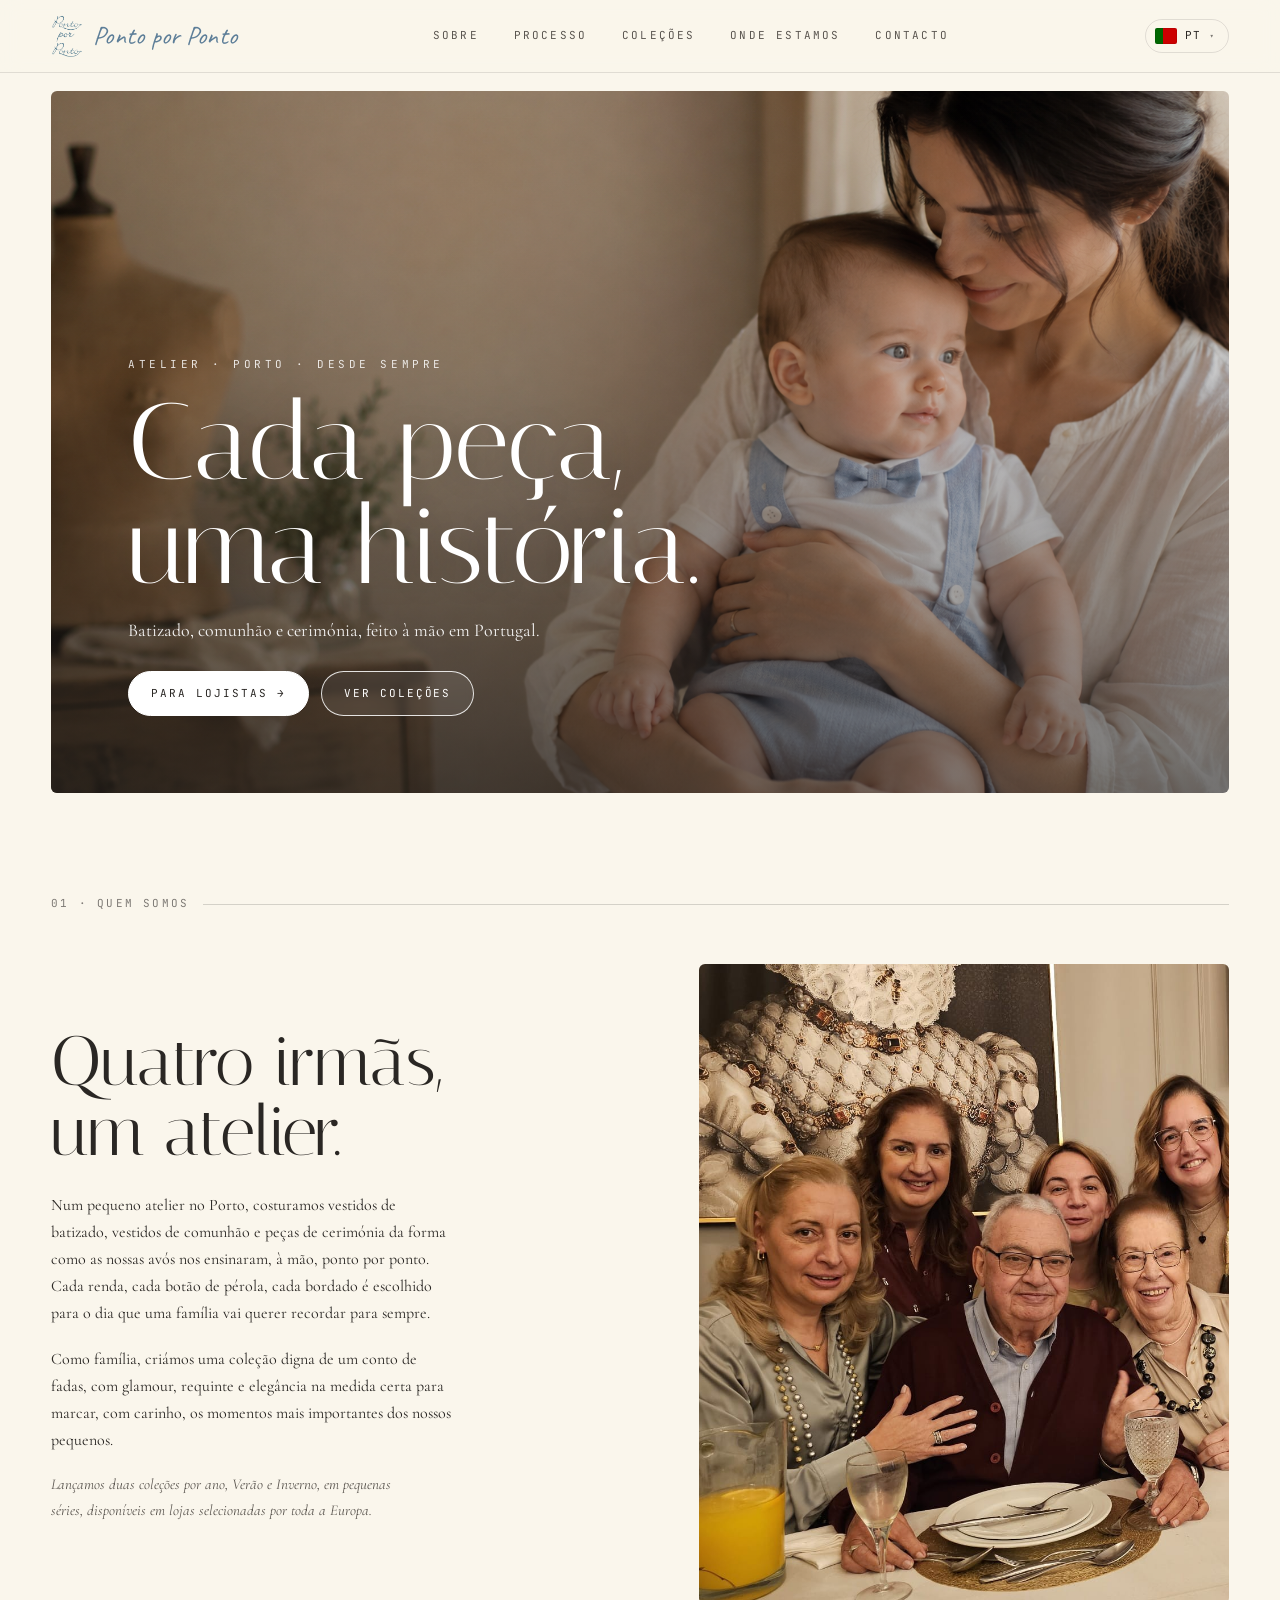
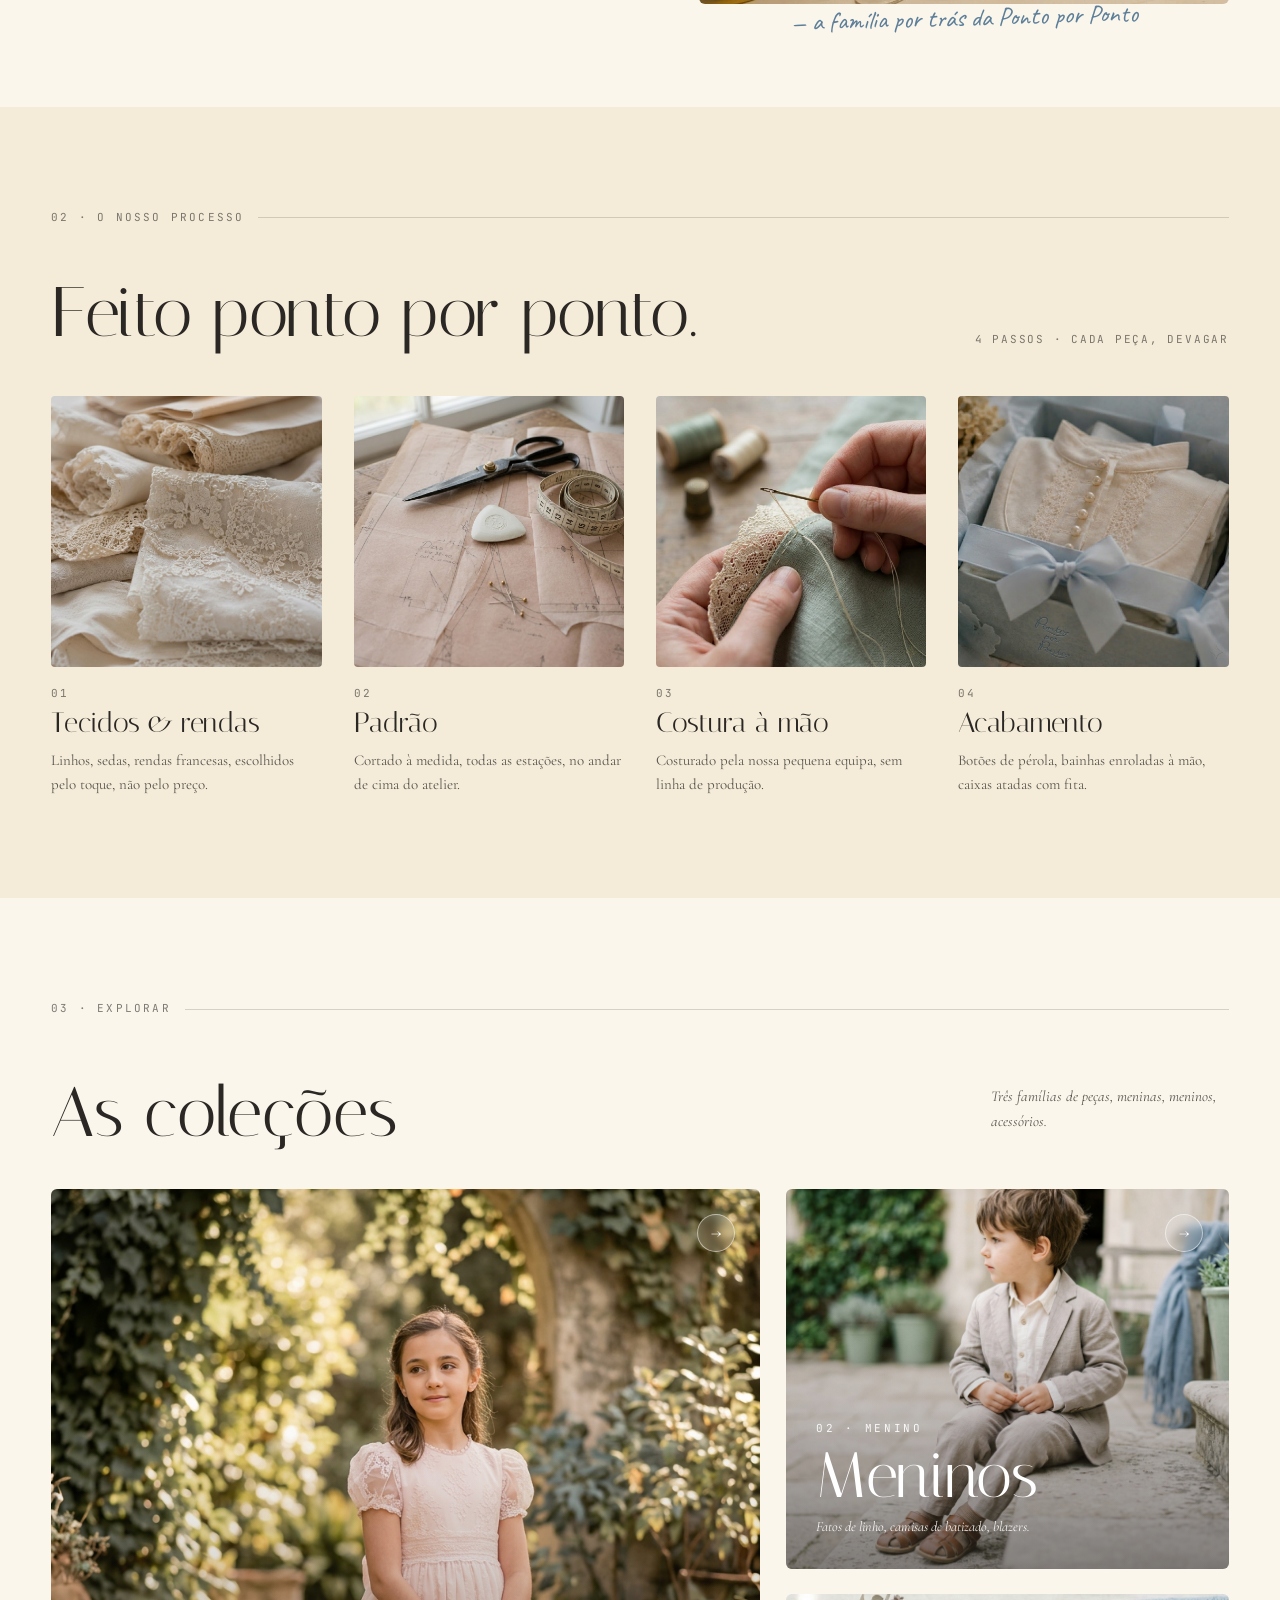
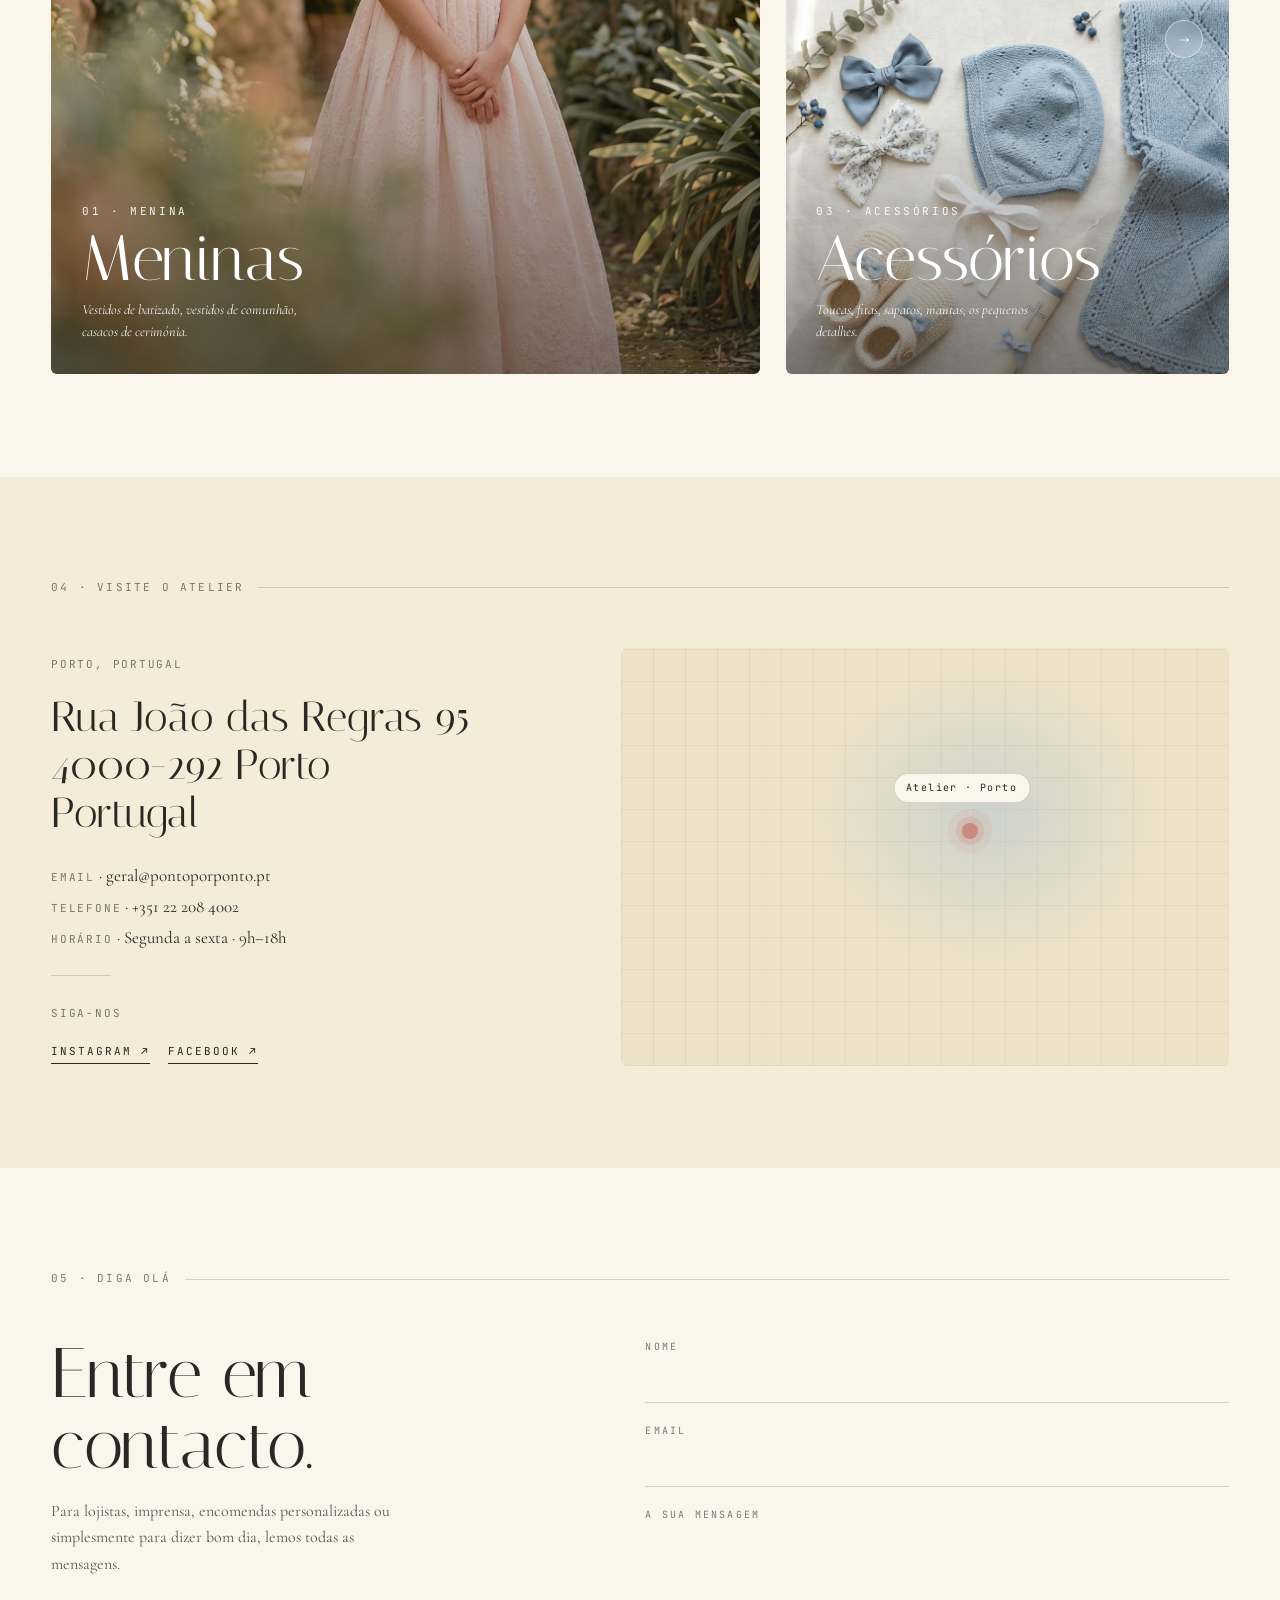
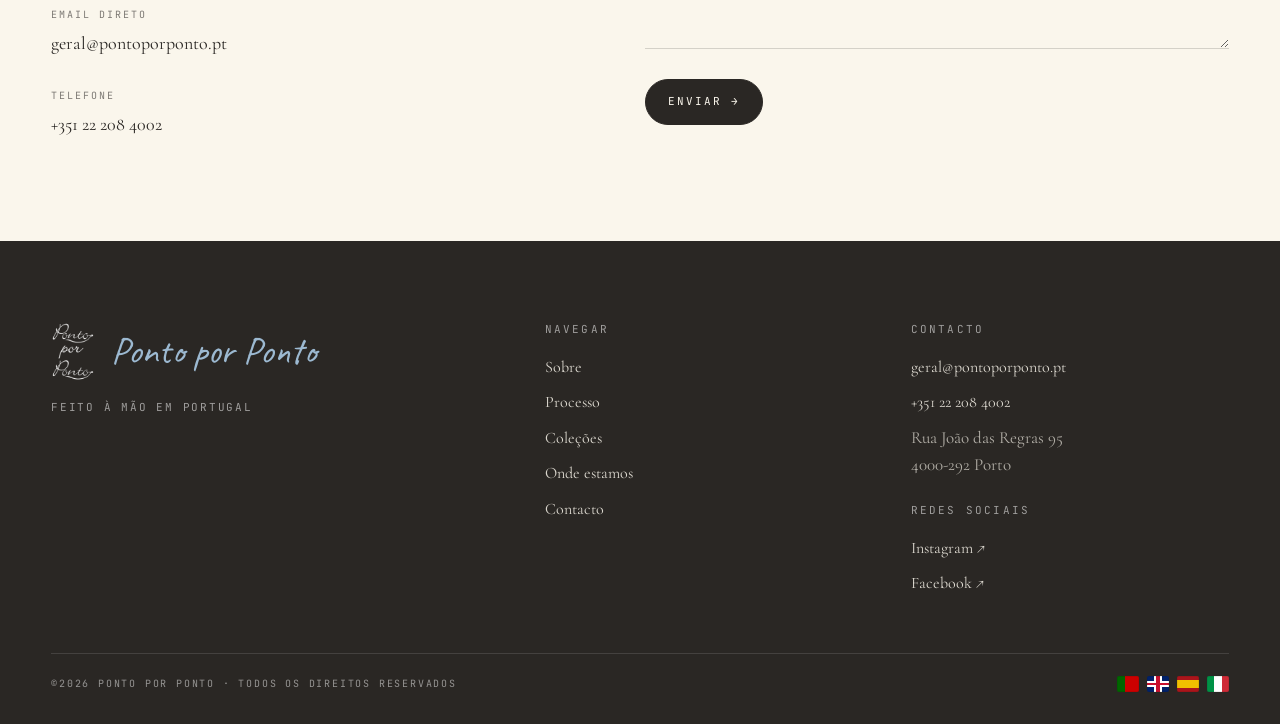
==== index.html @ 0500a032 "Initial commit: Ponto por Ponto website" ====
<!doctype html>
<html lang="pt">
<head>
  <meta charset="utf-8" />
  <title>Ponto por Ponto · Atelier de Cerimónia · Porto</title>
  <meta name="viewport" content="width=device-width,initial-scale=1" />
  <meta name="description" content="Ponto por Ponto, atelier de batizado, comunhão e cerimónia no Porto. Peças feitas à mão em Portugal, por quatro irmãs." />

  <link rel="preconnect" href="https://fonts.googleapis.com" />
  <link rel="preconnect" href="https://fonts.gstatic.com" crossorigin />
  <link href="https://fonts.googleapis.com/css2?family=Italiana&family=Cormorant+Garamond:ital,wght@0,400;0,500;0,600;1,400;1,500&family=Caveat:wght@400;500;600&family=JetBrains+Mono:wght@400;500&display=swap" rel="stylesheet" />

  <link rel="icon" href="assets/logo.png" />
  <link rel="stylesheet" href="styles.css" />

  <script>
    window.TWEAK_DEFAULTS = { "palette": "heirloom" };
  </script>
  <script src="tweaks.js"></script>
</head>
<body>

  <!-- ============== NAV ============== -->
  <header class="nav">
    <a href="#top" class="nav-brand" aria-label="Ponto por Ponto">
      <img src="assets/logo.png" alt="" class="nav-logo" />
      <span class="nav-wordmark">Ponto por Ponto</span>
    </a>
    <nav class="nav-links" aria-label="Primary">
      <a href="#sobre" data-i18n="nav.about">Sobre</a>
      <a href="#processo" data-i18n="nav.process">Processo</a>
      <a href="#colecoes" data-i18n="nav.collections">Coleções</a>
      <a href="#onde" data-i18n="nav.stockists">Onde estamos</a>
      <a href="#contacto" data-i18n="nav.contact">Contacto</a>
    </nav>
    <div class="nav-right">
      <div class="nav-lang">
        <button class="lang-btn" aria-haspopup="menu" aria-label="Language">
          <span class="flag flag-pt"></span>
          <span class="lang-code">PT</span>
          <span class="chev">▾</span>
        </button>
        <div class="lang-menu" role="menu"></div>
      </div>
      <button class="nav-burger" aria-expanded="false" aria-label="Menu">
        <span></span>
      </button>
    </div>
  </header>

  <main id="top">

    <!-- ============== HERO ============== -->
    <section class="hero">
      <div class="hero-frame">
        <div class="hero-media"></div>
        <div class="hero-overlay">
          <div class="hero-tag" data-i18n="hero.tag">Atelier · Porto · desde sempre</div>
          <h1 class="hero-title" data-i18n-html="hero.title">Cada peça,<br/>uma história.</h1>
          <p class="hero-sub" data-i18n="hero.sub">Batizado, comunhão e cerimónia, feito à mão em Portugal.</p>
          <div class="hero-cta">
            <a href="#contacto" class="btn btn-solid-light" data-i18n="hero.cta1">Para lojistas →</a>
            <a href="#colecoes" class="btn btn-light" data-i18n="hero.cta2">Ver coleções</a>
          </div>
        </div>
      </div>
    </section>

    <!-- ============== ABOUT ============== -->
    <section id="sobre" class="section">
      <div class="section-rule">
        <span class="num">01 · <span data-i18n="about.eyebrow">Quem somos</span></span>
        <span class="line"></span>
      </div>
      <div class="about">
        <div class="about-text">
          <h2 class="display h-2" data-i18n-html="about.title">
            Quatro irmãs,<br/>um atelier.
          </h2>
          <p data-i18n="about.p1">
            Num pequeno atelier no Porto, costuramos vestidos de batizado, vestidos de comunhão e peças de cerimónia da forma como as nossas avós nos ensinaram, à mão, ponto por ponto.
          </p>
          <p data-i18n="about.p2">
            Como família, criámos uma coleção digna de um conto de fadas, com glamour, requinte e elegância na medida certa para marcar, com carinho, os momentos mais importantes dos nossos pequenos.
          </p>
          <p class="muted" data-i18n="about.p3">
            Lançamos duas coleções por ano, Verão e Inverno, em pequenas séries, disponíveis em lojas selecionadas por toda a Europa.
          </p>
        </div>
        <div class="about-photo-frame">
          <img src="assets/family.jpeg" alt="" class="about-photo" />
          <div class="about-caption" data-i18n="about.caption">
            — a família por trás da Ponto por Ponto
          </div>
        </div>
      </div>
    </section>

    <!-- ============== PROCESS ============== -->
    <section id="processo" class="process">
      <div class="process-inner">
        <div class="section-rule">
          <span class="num">02 · <span data-i18n="process.eyebrow">O nosso processo</span></span>
          <span class="line"></span>
        </div>
        <div class="process-head">
          <h2 class="display h-2" data-i18n="process.title">Feito ponto por ponto.</h2>
          <span class="tag" data-i18n="process.note">4 passos · cada peça, devagar</span>
        </div>
        <div class="process-grid">
          <article class="process-card">
            <img class="card-img" src="assets/img-proc-1.png" alt="" loading="lazy" />
            <div class="step">01</div>
            <h3 data-i18n="process.s1.title">Tecidos & rendas</h3>
            <p data-i18n="process.s1.desc">Linhos, sedas, rendas francesas, escolhidos pelo toque, não pelo preço.</p>
          </article>
          <article class="process-card">
            <img class="card-img" src="assets/img-proc-2.png" alt="" loading="lazy" />
            <div class="step">02</div>
            <h3 data-i18n="process.s2.title">Padrão</h3>
            <p data-i18n="process.s2.desc">Cortado à medida.</p>
          </article>
          <article class="process-card">
            <img class="card-img" src="assets/img-proc-3.png" alt="" loading="lazy" />
            <div class="step">03</div>
            <h3 data-i18n="process.s3.title">Costura à mão</h3>
            <p data-i18n="process.s3.desc">Costurado pela nossa pequena equipa, sem linha de produção.</p>
          </article>
          <article class="process-card">
            <img class="card-img" src="assets/img-proc-4.png" alt="" loading="lazy" />
            <div class="step">04</div>
            <h3 data-i18n="process.s4.title">Acabamento</h3>
            <p data-i18n="process.s4.desc">Botões de pérola, bainhas enroladas à mão, caixas atadas com fita.</p>
          </article>
        </div>
      </div>
    </section>

    <!-- ============== COLLECTIONS ============== -->
    <section id="colecoes" class="section">
      <div class="section-rule">
        <span class="num">03 · <span data-i18n="col.eyebrow">Explorar</span></span>
        <span class="line"></span>
      </div>
      <div class="collections-head">
        <h2 class="display h-2" data-i18n="col.title">As coleções</h2>
        <p class="body-sm italic" data-i18n="col.note" style="max-width:34ch;">
          Três famílias de peças, meninas, meninos, acessórios.
        </p>
      </div>
      <div class="collections-grid">
        <a href="#contacto" class="col-card col-girl">
          <img class="col-bg" src="assets/img-col-girl.png" alt="" loading="lazy" />
          <span class="col-arrow" aria-hidden="true">→</span>
          <div class="col-eyebrow" data-i18n="col.girl.kicker">01 · Menina</div>
          <h3 data-i18n="col.girl.title">Meninas</h3>
          <p class="col-sub" data-i18n="col.girl.sub">Vestidos de batizado, vestidos de comunhão, casacos de cerimónia.</p>
        </a>
        <a href="#contacto" class="col-card col-boy">
          <img class="col-bg" src="assets/img-col-boy.png" alt="" loading="lazy" />
          <span class="col-arrow" aria-hidden="true">→</span>
          <div class="col-eyebrow" data-i18n="col.boy.kicker">02 · Menino</div>
          <h3 data-i18n="col.boy.title">Meninos</h3>
          <p class="col-sub" data-i18n="col.boy.sub">Fatos de linho, camisas de batizado, blazers.</p>
        </a>
        <a href="#contacto" class="col-card col-acc">
          <img class="col-bg" src="assets/img-col-acc.png" alt="" loading="lazy" />
          <span class="col-arrow" aria-hidden="true">→</span>
          <div class="col-eyebrow" data-i18n="col.acc.kicker">03 · Acessórios</div>
          <h3 data-i18n="col.acc.title">Acessórios</h3>
          <p class="col-sub" data-i18n="col.acc.sub">Toucas, fitas, sapatos, mantas, os pequenos detalhes.</p>
        </a>
      </div>
    </section>

    <!-- ============== STOCKISTS / VISIT ============== -->
    <section id="onde" class="stockists">
      <div class="section" style="padding-top: 0; padding-bottom: 0; max-width: var(--maxw); margin: 0 auto;">
        <div class="section-rule">
          <span class="num">04 · <span data-i18n="stk.eyebrow">Visite o atelier</span></span>
          <span class="line"></span>
        </div>
        <div class="stockists-inner">
          <div class="stockists-info">
            <span class="tag">Porto, Portugal</span>
            <div class="address display" data-i18n-html="stk.address">
              Rua João das Regras 95<br/>4000-292 Porto<br/>Portugal
            </div>
            <div class="contact-row">
              <span class="tag" data-i18n="stk.email.label">Email</span> · geral@pontoporponto.pt<br/>
              <span class="tag" data-i18n="stk.phone.label">Telefone</span> · +351 22 208 4002<br/>
              <span class="tag" data-i18n="stk.hours.label">Horário</span> · <span data-i18n="stk.hours.val">Segunda a sexta · 9h–18h</span>
            </div>
            <div class="divider"></div>
            <span class="tag" data-i18n="stk.socials">Siga-nos</span>
            <div class="socials">
              <a href="https://instagram.com/" target="_blank" rel="noopener">Instagram ↗</a>
              <a href="https://facebook.com/" target="_blank" rel="noopener">Facebook ↗</a>
            </div>
          </div>
          <div class="stockists-map" aria-hidden="true">
            <div class="pin-label" data-i18n="stk.maplabel">Atelier · Porto</div>
            <div class="pin"></div>
          </div>
        </div>
      </div>
    </section>

    <!-- ============== CONTACT ============== -->
    <section id="contacto" class="section">
      <div class="section-rule">
        <span class="num">05 · <span data-i18n="cnt.eyebrow">Diga olá</span></span>
        <span class="line"></span>
      </div>
      <div class="contact-inner">
        <div class="contact-text">
          <h2 class="display h-2" data-i18n="cnt.title">Entre em contacto.</h2>
          <p data-i18n="cnt.lead">
            Para lojistas, imprensa, encomendas personalizadas ou simplesmente para dizer bom dia, lemos todas as mensagens.
          </p>
          <div class="quick">
            <span class="label" data-i18n="cnt.quick1.label">Email direto</span>
            <span class="val">geral@pontoporponto.pt</span>
          </div>
          <div class="quick">
            <span class="label" data-i18n="cnt.quick2.label">Telefone</span>
            <span class="val">+351 22 208 4002</span>
          </div>
        </div>
        <form class="contact-form" novalidate>
          <div class="field">
            <label for="f-name" data-i18n="cnt.f.name">Nome</label>
            <input id="f-name" name="name" type="text" required />
          </div>
          <div class="field">
            <label for="f-email" data-i18n="cnt.f.email">Email</label>
            <input id="f-email" name="email" type="email" required />
          </div>
          <div class="field">
            <label for="f-msg" data-i18n="cnt.f.msg">A sua mensagem</label>
            <textarea id="f-msg" name="message" rows="4" required></textarea>
          </div>
          <div class="submit-row">
            <button type="submit" class="btn btn-primary" data-i18n="cnt.submit">Enviar →</button>
            <span class="status" role="status" data-i18n="cnt.status">Obrigada, recebemos a sua mensagem.</span>
          </div>
        </form>
      </div>
    </section>

  </main>

  <!-- ============== FOOTER ============== -->
  <footer class="footer">
    <div class="footer-inner">
      <div>
        <div class="footer-brand">
          <img src="assets/logo.png" alt="" class="footer-logo" />
          <span class="footer-wordmark">Ponto por Ponto</span>
        </div>
        <div class="tag" style="color:rgba(255,255,255,0.55);" data-i18n="ftr.tag">
          Feito à mão em Portugal
        </div>
      </div>
      <div class="col">
        <h4 data-i18n="ftr.nav">Navegar</h4>
        <ul>
          <li><a href="#sobre" data-i18n="nav.about">Sobre</a></li>
          <li><a href="#processo" data-i18n="nav.process">Processo</a></li>
          <li><a href="#colecoes" data-i18n="nav.collections">Coleções</a></li>
          <li><a href="#onde" data-i18n="nav.stockists">Onde estamos</a></li>
          <li><a href="#contacto" data-i18n="nav.contact">Contacto</a></li>
        </ul>
      </div>
      <div class="col">
        <h4 data-i18n="ftr.contact">Contacto</h4>
        <ul>
          <li><a href="mailto:geral@pontoporponto.pt">geral@pontoporponto.pt</a></li>
          <li><a href="tel:+351222084002">+351 22 208 4002</a></li>
          <li style="opacity:0.65;">Rua João das Regras 95<br/>4000-292 Porto</li>
        </ul>
        <h4 style="margin-top:24px;" data-i18n="ftr.social">Redes sociais</h4>
        <ul>
          <li><a href="https://instagram.com/" target="_blank" rel="noopener">Instagram ↗</a></li>
          <li><a href="https://facebook.com/" target="_blank" rel="noopener">Facebook ↗</a></li>
        </ul>
      </div>
    </div>
    <div class="footer-bar">
      <span data-i18n="ftr.rights">©2026 Ponto por Ponto · Todos os direitos reservados</span>
      <div class="footer-flags">
        <span class="flag flag-pt"></span>
        <span class="flag flag-en"></span>
        <span class="flag flag-es"></span>
        <span class="flag flag-it"></span>
      </div>
    </div>
  </footer>

  <script src="site.js"></script>
</body>
</html>
---- styles.css ----
/* === Ponto por Ponto — main stylesheet === */

:root {
  --cream: #faf6ec;
  --cream-2: #f4ecd9;
  --cream-3: #ede2c8;
  --blue: #9cb9d1;
  --blue-deep: #5d7e98;
  --blush: #ecccc5;
  --blush-deep: #c98a80;
  --sage: #bcc6a8;
  --ink: #2a2724;
  --ink-soft: #5a554f;
  --pencil: rgba(42,39,36,0.6);
  --faint: rgba(42,39,36,0.12);
  --hair: rgba(42,39,36,0.18);

  --f-display: 'Italiana', 'Cormorant Garamond', serif;
  --f-body: 'Cormorant Garamond', 'Lora', Georgia, serif;
  --f-mono: 'JetBrains Mono', ui-monospace, monospace;
  --f-script: 'Caveat', cursive;

  --maxw: 1320px;
  --pad-x: clamp(20px, 4vw, 60px);
  --section-y: clamp(60px, 8vw, 110px);

  --transition: 220ms cubic-bezier(.2,.7,.3,1);
}

* { box-sizing: border-box; }
html, body { margin: 0; padding: 0; }
html { scroll-behavior: smooth; }
body {
  background: var(--cream);
  color: var(--ink);
  font-family: var(--f-body);
  font-size: 17px;
  line-height: 1.6;
  -webkit-font-smoothing: antialiased;
  text-rendering: optimizeLegibility;
}
img { display: block; max-width: 100%; }
a { color: inherit; text-decoration: none; }
button { font: inherit; cursor: pointer; }

/* ---------- typography helpers ---------- */
.tag {
  font-family: var(--f-mono);
  font-size: 11px;
  letter-spacing: 0.16em;
  text-transform: uppercase;
  color: var(--pencil);
}
.eyebrow {
  font-family: var(--f-mono);
  font-size: 11px;
  letter-spacing: 0.2em;
  text-transform: uppercase;
  color: var(--ink-soft);
}
.display {
  font-family: var(--f-display);
  font-weight: 400;
  line-height: 1.0;
  letter-spacing: -0.005em;
  margin: 0;
}
.h-1 { font-size: clamp(48px, 8vw, 116px); }
.h-2 { font-size: clamp(36px, 5.5vw, 72px); }
.h-3 { font-size: clamp(28px, 4vw, 48px); }
.h-4 { font-size: clamp(22px, 2.8vw, 32px); }
.lead {
  font-family: var(--f-body);
  font-size: clamp(17px, 1.4vw, 21px);
  line-height: 1.55;
  color: var(--ink);
}
.body-sm { font-size: 15px; line-height: 1.65; color: var(--ink-soft); }
.italic { font-style: italic; }

/* ---------- buttons ---------- */
.btn {
  display: inline-flex;
  align-items: center;
  gap: 8px;
  padding: 13px 22px;
  border-radius: 999px;
  font-family: var(--f-mono);
  font-size: 11px;
  letter-spacing: 0.18em;
  text-transform: uppercase;
  border: 1.5px solid var(--ink);
  transition: var(--transition);
  white-space: nowrap;
  cursor: pointer;
  background: transparent;
  color: var(--ink);
}
.btn-primary { background: var(--ink); color: var(--cream); }
.btn-primary:hover { background: var(--blue-deep); border-color: var(--blue-deep); }
.btn-ghost:hover { background: var(--ink); color: var(--cream); }
.btn-light {
  border-color: rgba(255,255,255,0.85);
  color: #fff;
  background: rgba(255,255,255,0.08);
  backdrop-filter: blur(4px);
}
.btn-light:hover { background: #fff; color: var(--ink); }
.btn-solid-light {
  background: #fff;
  color: var(--ink);
  border-color: #fff;
}
.btn-solid-light:hover { background: var(--cream-2); border-color: var(--cream-2); }

/* ---------- nav ---------- */
.nav {
  position: sticky;
  top: 0;
  z-index: 50;
  display: flex;
  align-items: center;
  justify-content: space-between;
  gap: 24px;
  padding: 14px var(--pad-x);
  background: rgba(250, 246, 236, 0.85);
  backdrop-filter: blur(10px);
  border-bottom: 1px solid var(--faint);
}
.nav-brand {
  display: flex;
  align-items: center;
  gap: 10px;
}
.nav-logo {
  height: 44px;
  width: auto;
}
.nav-wordmark {
  font-family: var(--f-script);
  font-size: 26px;
  line-height: 1;
  color: var(--blue-deep);
  letter-spacing: 0.01em;
  display: none; /* hidden by default, logo carries brand; show on wider screens */
}
.nav-links {
  display: flex;
  gap: clamp(18px, 2.4vw, 34px);
  align-items: center;
}
.nav-links a {
  font-family: var(--f-mono);
  font-size: 11px;
  letter-spacing: 0.2em;
  text-transform: uppercase;
  color: var(--ink-soft);
  padding: 8px 2px;
  transition: var(--transition);
  border-bottom: 1.5px solid transparent;
}
.nav-links a:hover { color: var(--ink); border-bottom-color: var(--ink); }

.nav-lang {
  position: relative;
}
.lang-btn {
  display: inline-flex;
  align-items: center;
  gap: 8px;
  background: transparent;
  border: 1px solid var(--faint);
  border-radius: 999px;
  padding: 7px 12px 7px 9px;
  color: var(--ink);
  font-family: var(--f-mono);
  font-size: 11px;
  letter-spacing: 0.12em;
  transition: var(--transition);
}
.lang-btn:hover { border-color: var(--ink); }
.lang-btn .chev { font-size: 9px; opacity: 0.6; }
.flag {
  width: 22px;
  height: 16px;
  border-radius: 2px;
  background-size: cover;
  background-position: center;
  display: inline-block;
  box-shadow: inset 0 0 0 1px rgba(0,0,0,0.08);
  flex-shrink: 0;
}
.flag-pt { background: linear-gradient(90deg, #006600 36%, #cc0000 36%); }
.flag-en {
  background:
    linear-gradient(0deg, transparent 42%, #c8102e 42%, #c8102e 58%, transparent 58%),
    linear-gradient(90deg, transparent 42%, #c8102e 42%, #c8102e 58%, transparent 58%),
    linear-gradient(0deg, transparent 34%, #fff 34%, #fff 66%, transparent 66%),
    linear-gradient(90deg, transparent 34%, #fff 34%, #fff 66%, transparent 66%),
    #012169;
}
.flag-es {
  background:
    linear-gradient(0deg, #aa151b 25%, #f1bf00 25%, #f1bf00 75%, #aa151b 75%);
}
.flag-it {
  background: linear-gradient(90deg, #009246 33.33%, #fff 33.33% 66.66%, #ce2b37 66.66%);
}
.lang-menu {
  position: absolute;
  top: calc(100% + 6px);
  right: 0;
  background: var(--cream);
  border: 1px solid var(--faint);
  border-radius: 14px;
  padding: 6px;
  min-width: 140px;
  box-shadow: 0 12px 36px rgba(0,0,0,0.08);
  display: none;
  z-index: 60;
}
.lang-menu.is-open { display: block; }
.lang-menu button {
  display: flex;
  align-items: center;
  gap: 10px;
  width: 100%;
  padding: 8px 12px;
  border: 0;
  background: transparent;
  font-family: var(--f-mono);
  font-size: 11px;
  letter-spacing: 0.14em;
  color: var(--ink);
  border-radius: 8px;
  text-align: left;
}
.lang-menu button:hover { background: var(--cream-2); }
.lang-menu button.is-active { background: var(--cream-3); }

.nav-burger {
  display: none;
  background: transparent;
  border: 0;
  width: 36px;
  height: 36px;
  position: relative;
  padding: 0;
}
.nav-burger span,
.nav-burger span::before,
.nav-burger span::after {
  content: '';
  position: absolute;
  left: 6px;
  right: 6px;
  height: 1.5px;
  background: var(--ink);
  border-radius: 1px;
  transition: var(--transition);
}
.nav-burger span { top: 50%; transform: translateY(-50%); }
.nav-burger span::before { top: -7px; }
.nav-burger span::after { top: 7px; }
.nav-burger[aria-expanded="true"] span { background: transparent; }
.nav-burger[aria-expanded="true"] span::before { top: 0; transform: rotate(45deg); }
.nav-burger[aria-expanded="true"] span::after { top: 0; transform: rotate(-45deg); }

/* ---------- hero ---------- */
.hero {
  position: relative;
  padding: 18px var(--pad-x) 0;
}
.hero-frame {
  position: relative;
  border-radius: 6px;
  overflow: hidden;
  height: clamp(520px, 78vh, 820px);
}
.hero-media {
  position: absolute;
  inset: 0;
  background:
    linear-gradient(180deg, rgba(0,0,0,0) 0%, rgba(42,39,36,0.15) 40%, rgba(42,39,36,0.55) 100%),
    url('assets/img-hero.png') center/cover no-repeat;
}
.hero-media::before { content: none; }
.hero-media::after { content: none; }
.hero-overlay {
  position: relative;
  z-index: 2;
  height: 100%;
  display: flex;
  flex-direction: column;
  justify-content: flex-end;
  padding: clamp(32px, 6vw, 80px);
  color: #fff;
}
.hero-tag {
  font-family: var(--f-mono);
  font-size: 11px;
  letter-spacing: 0.32em;
  text-transform: uppercase;
  margin-bottom: 16px;
  color: rgba(255,255,255,0.85);
}
.hero-title {
  font-family: var(--f-display);
  font-weight: 400;
  font-size: clamp(48px, 8.5vw, 124px);
  line-height: 0.96;
  letter-spacing: -0.01em;
  margin: 0;
  max-width: 12ch;
  color: #fff;
  text-shadow: 0 2px 30px rgba(0,0,0,0.18);
}
.hero-sub {
  font-family: var(--f-body);
  font-size: clamp(16px, 1.4vw, 20px);
  line-height: 1.55;
  margin: 18px 0 26px;
  max-width: 46ch;
  color: rgba(255,255,255,0.94);
}
.hero-cta { display: flex; flex-wrap: wrap; gap: 12px; }

/* ---------- section wrapper ---------- */
.section {
  padding: var(--section-y) var(--pad-x);
  max-width: var(--maxw);
  margin: 0 auto;
}
.section-rule {
  display: flex;
  align-items: center;
  gap: 14px;
  margin-bottom: clamp(32px, 4vw, 56px);
}
.section-rule .num {
  font-family: var(--f-mono);
  font-size: 11px;
  letter-spacing: 0.2em;
  color: var(--pencil);
  text-transform: uppercase;
}
.section-rule .line {
  flex: 1;
  height: 1px;
  background: var(--hair);
}

/* ---------- about ---------- */
.about {
  display: grid;
  grid-template-columns: 1.1fr 1fr;
  gap: clamp(32px, 5vw, 80px);
  align-items: center;
}
.about-text .display { margin-bottom: 24px; }
.about-text p {
  font-family: var(--f-body);
  font-size: clamp(16px, 1.25vw, 19px);
  line-height: 1.7;
  margin: 0 0 18px;
  max-width: 50ch;
}
.about-text p.muted { color: var(--ink-soft); font-style: italic; font-size: clamp(15px, 1.1vw, 17px); }
.about-photo-frame {
  position: relative;
}
.about-photo {
  width: 100%;
  height: clamp(420px, 60vw, 640px);
  object-fit: cover;
  object-position: center 30%;
  border-radius: 6px;
}
.about-caption {
  position: absolute;
  left: 0;
  right: 0;
  bottom: -34px;
  text-align: center;
  font-family: var(--f-script);
  font-size: 26px;
  color: var(--blue-deep);
  transform: rotate(-1.5deg);
}

/* ---------- process ---------- */
.process { background: var(--cream-2); padding-block: var(--section-y); }
.process-inner { max-width: var(--maxw); margin: 0 auto; padding: 0 var(--pad-x); }
.process-head {
  display: flex;
  justify-content: space-between;
  align-items: flex-end;
  flex-wrap: wrap;
  gap: 20px;
  margin-bottom: 48px;
}
.process-grid {
  display: grid;
  grid-template-columns: repeat(4, 1fr);
  gap: clamp(20px, 2.5vw, 32px);
}
.process-card .ph {
  aspect-ratio: 1 / 1;
  border-radius: 4px;
  margin-bottom: 18px;
}
.process-card .step {
  font-family: var(--f-mono);
  font-size: 11px;
  letter-spacing: 0.18em;
  color: var(--pencil);
}
.process-card h3 {
  font-family: var(--f-display);
  font-weight: 400;
  font-size: clamp(22px, 2.2vw, 30px);
  line-height: 1.05;
  margin: 6px 0 10px;
}
.process-card p {
  font-family: var(--f-body);
  font-size: 15px;
  line-height: 1.6;
  color: var(--ink-soft);
  margin: 0;
}

/* ---------- collections ---------- */
.collections-head {
  display: flex;
  justify-content: space-between;
  align-items: flex-end;
  flex-wrap: wrap;
  gap: 24px;
  margin-bottom: 40px;
}
.collections-grid {
  display: grid;
  grid-template-columns: 1.6fr 1fr;
  grid-template-rows: 380px 380px;
  gap: clamp(16px, 2vw, 28px);
}
.col-card {
  position: relative;
  border-radius: 6px;
  overflow: hidden;
  display: flex;
  flex-direction: column;
  justify-content: flex-end;
  padding: clamp(20px, 2.4vw, 32px);
  color: #fff;
  isolation: isolate;
  cursor: pointer;
  transition: var(--transition);
}
.col-card .ph {
  position: absolute;
  inset: 0;
  z-index: -1;
  transition: transform 600ms cubic-bezier(.2,.7,.3,1);
}
.col-card::after {
  content: '';
  position: absolute;
  inset: 0;
  z-index: -1;
  background: linear-gradient(180deg, transparent 30%, rgba(42, 39, 36, 0.55) 100%);
}
.col-card:hover .ph { transform: scale(1.04); }
.col-girl { grid-row: 1 / span 2; }
.col-card .col-eyebrow {
  font-family: var(--f-mono);
  font-size: 11px;
  letter-spacing: 0.24em;
  text-transform: uppercase;
  color: rgba(255,255,255,0.92);
  margin-bottom: 6px;
}
.col-card h3 {
  font-family: var(--f-display);
  font-weight: 400;
  font-size: clamp(34px, 5vw, 64px);
  line-height: 1;
  margin: 0 0 8px;
  color: #fff;
}
.col-card .col-sub {
  font-family: var(--f-body);
  font-style: italic;
  font-size: clamp(14px, 1.1vw, 17px);
  color: rgba(255,255,255,0.92);
  margin: 0;
  max-width: 38ch;
}
.col-card .col-arrow {
  position: absolute;
  top: clamp(18px, 2vw, 28px);
  right: clamp(18px, 2vw, 28px);
  width: 38px;
  height: 38px;
  border-radius: 50%;
  background: rgba(255,255,255,0.16);
  border: 1px solid rgba(255,255,255,0.5);
  backdrop-filter: blur(4px);
  display: flex;
  align-items: center;
  justify-content: center;
  font-size: 16px;
  transition: var(--transition);
}
.col-card:hover .col-arrow { background: #fff; color: var(--ink); }

/* ---------- stockists ---------- */
.stockists { background: var(--cream-2); padding-block: var(--section-y); }
.stockists-inner {
  display: grid;
  grid-template-columns: 1fr 1.2fr;
  gap: clamp(32px, 5vw, 80px);
  align-items: center;
}
.stockists-info .address {
  font-family: var(--f-display);
  font-weight: 400;
  font-size: clamp(28px, 3.4vw, 42px);
  line-height: 1.15;
  letter-spacing: -0.005em;
  margin: 16px 0 24px;
}
.stockists-info .contact-row {
  font-family: var(--f-body);
  font-size: 17px;
  line-height: 1.8;
}
.stockists-info .divider {
  width: 60px;
  height: 1px;
  background: var(--hair);
  margin: 22px 0;
}
.stockists-info .socials {
  display: flex;
  gap: 18px;
  margin-top: 18px;
}
.stockists-info .socials a {
  font-family: var(--f-mono);
  font-size: 11px;
  letter-spacing: 0.18em;
  text-transform: uppercase;
  padding-bottom: 2px;
  border-bottom: 1.4px solid var(--ink);
  transition: var(--transition);
}
.stockists-info .socials a:hover { color: var(--blue-deep); border-bottom-color: var(--blue-deep); }
.stockists-map {
  aspect-ratio: 16 / 11;
  border-radius: 6px;
  position: relative;
  overflow: hidden;
  background:
    radial-gradient(40% 50% at 60% 40%, rgba(156, 185, 209, 0.4), transparent 70%),
    repeating-linear-gradient(0deg, rgba(42,39,36,0.05) 0 1px, transparent 1px 32px),
    repeating-linear-gradient(90deg, rgba(42,39,36,0.05) 0 1px, transparent 1px 32px),
    var(--cream-3);
}
.stockists-map .pin {
  position: absolute;
  top: 42%;
  left: 56%;
  width: 16px;
  height: 16px;
  border-radius: 50%;
  background: var(--blush-deep);
  box-shadow:
    0 0 0 6px rgba(201, 138, 128, 0.25),
    0 0 0 14px rgba(201, 138, 128, 0.12);
  animation: pulse 2.4s infinite;
}
.stockists-map .pin-label {
  position: absolute;
  top: 30%;
  left: 56%;
  transform: translateX(-50%);
  background: var(--cream);
  border: 1px solid var(--hair);
  padding: 6px 12px;
  border-radius: 999px;
  font-family: var(--f-mono);
  font-size: 10px;
  letter-spacing: 0.14em;
  color: var(--ink);
  white-space: nowrap;
}
@keyframes pulse {
  0%, 100% { box-shadow: 0 0 0 6px rgba(201, 138, 128, 0.25), 0 0 0 14px rgba(201, 138, 128, 0.12); }
  50% { box-shadow: 0 0 0 10px rgba(201, 138, 128, 0.32), 0 0 0 22px rgba(201, 138, 128, 0.0); }
}

/* ---------- contact ---------- */
.contact-inner {
  display: grid;
  grid-template-columns: 1fr 1.1fr;
  gap: clamp(32px, 5vw, 80px);
}
.contact-text h2 { margin-bottom: 18px; }
.contact-text p {
  font-family: var(--f-body);
  font-size: clamp(16px, 1.2vw, 19px);
  line-height: 1.65;
  max-width: 44ch;
  margin: 0 0 14px;
  color: var(--ink-soft);
}
.contact-text .quick {
  margin-top: 30px;
  display: flex;
  flex-direction: column;
  gap: 6px;
}
.contact-text .quick .label {
  font-family: var(--f-mono);
  font-size: 10px;
  letter-spacing: 0.2em;
  color: var(--pencil);
  text-transform: uppercase;
}
.contact-text .quick .val {
  font-family: var(--f-body);
  font-size: 18px;
}
.contact-form {
  display: flex;
  flex-direction: column;
  gap: 20px;
}
.field { display: flex; flex-direction: column; gap: 6px; }
.field label {
  font-family: var(--f-mono);
  font-size: 10px;
  letter-spacing: 0.22em;
  text-transform: uppercase;
  color: var(--pencil);
}
.field input,
.field textarea {
  font-family: var(--f-body);
  font-size: 17px;
  background: transparent;
  border: 0;
  border-bottom: 1.4px solid var(--hair);
  padding: 10px 0;
  color: var(--ink);
  outline: none;
  transition: var(--transition);
  resize: vertical;
}
.field textarea { min-height: 120px; }
.field input:focus,
.field textarea:focus { border-bottom-color: var(--ink); }
.contact-form .submit-row {
  display: flex;
  align-items: center;
  gap: 18px;
  margin-top: 10px;
}
.contact-form .status {
  font-family: var(--f-body);
  font-style: italic;
  font-size: 15px;
  color: var(--blue-deep);
  opacity: 0;
  transform: translateY(4px);
  transition: var(--transition);
}
.contact-form .status.is-shown { opacity: 1; transform: none; }

/* ---------- footer ---------- */
.footer {
  background: var(--ink);
  color: var(--cream);
  padding: clamp(50px, 7vw, 80px) var(--pad-x) 32px;
}
.footer-inner {
  max-width: var(--maxw);
  margin: 0 auto;
  display: grid;
  grid-template-columns: 1.4fr 1fr 1fr;
  gap: 48px;
  align-items: start;
}
.footer-brand {
  display: flex;
  align-items: center;
  gap: 16px;
  margin-bottom: 18px;
}
.footer-logo {
  height: 60px;
  width: auto;
  filter: brightness(0) invert(1) opacity(0.92);
}
.footer-wordmark {
  font-family: var(--f-script);
  font-size: 38px;
  line-height: 1;
  color: var(--blue);
}
.footer .col h4 {
  font-family: var(--f-mono);
  font-size: 11px;
  letter-spacing: 0.2em;
  text-transform: uppercase;
  color: rgba(255,255,255,0.55);
  margin: 0 0 14px;
  font-weight: 400;
}
.footer .col ul { list-style: none; padding: 0; margin: 0; display: flex; flex-direction: column; gap: 8px; }
.footer .col a {
  font-family: var(--f-body);
  font-size: 16px;
  color: var(--cream);
  opacity: 0.85;
  transition: var(--transition);
}
.footer .col a:hover { opacity: 1; color: var(--blue); }
.footer-bar {
  max-width: var(--maxw);
  margin: 56px auto 0;
  padding-top: 22px;
  border-top: 1px solid rgba(255,255,255,0.12);
  display: flex;
  justify-content: space-between;
  align-items: center;
  flex-wrap: wrap;
  gap: 16px;
  font-family: var(--f-mono);
  font-size: 10px;
  letter-spacing: 0.18em;
  text-transform: uppercase;
  color: rgba(255,255,255,0.5);
}
.footer-flags { display: flex; gap: 8px; }

/* ---------- responsive ---------- */
@media (min-width: 980px) {
  .nav-wordmark { display: inline; }
}

@media (max-width: 880px) {
  .nav { padding: 12px var(--pad-x); }
  .nav-logo { height: 38px; }
  .nav-burger { display: block; }
  .nav-links {
    position: fixed;
    inset: 64px 0 0 0;
    background: var(--cream);
    padding: 28px var(--pad-x);
    flex-direction: column;
    align-items: flex-start;
    gap: 22px;
    transform: translateX(100%);
    transition: transform 280ms cubic-bezier(.2,.7,.3,1);
    z-index: 40;
    border-top: 1px solid var(--faint);
  }
  .nav-links.is-open { transform: none; }
  .nav-links a { font-size: 14px; }

  .hero { padding: 12px var(--pad-x) 0; }
  .hero-frame { height: clamp(480px, 80vh, 640px); }
  .hero-cta { flex-direction: column; align-items: stretch; }
  .hero-cta .btn { justify-content: center; }

  .about { grid-template-columns: 1fr; gap: 40px; }
  .about-photo { height: 440px; }
  .about-caption { position: static; transform: none; margin-top: 14px; }

  .process-grid { grid-template-columns: repeat(2, 1fr); }

  .collections-grid {
    grid-template-columns: 1fr;
    grid-template-rows: auto;
  }
  .col-girl, .col-card { grid-row: auto; min-height: 360px; }

  .stockists-inner { grid-template-columns: 1fr; gap: 32px; }
  .contact-inner { grid-template-columns: 1fr; gap: 32px; }

  .footer-inner { grid-template-columns: 1fr; gap: 32px; }
  .footer-bar { flex-direction: column; align-items: flex-start; }
}

@media (max-width: 520px) {
  .process-grid { grid-template-columns: 1fr; }
  .hero-title { font-size: clamp(44px, 12vw, 64px); }
  .hero-caption { font-size: 9px; padding: 4px 8px; }
  .footer-bar { font-size: 9px; }
}

/* ---------- image cards ---------- */
.card-img {
  display: block;
  width: 100%;
  aspect-ratio: 1 / 1;
  object-fit: cover;
  border-radius: 4px;
  margin-bottom: 18px;
}
.col-bg {
  position: absolute;
  inset: 0;
  width: 100%;
  height: 100%;
  object-fit: cover;
  z-index: -1;
  transition: transform 600ms cubic-bezier(.2,.7,.3,1);
}
.col-card:hover .col-bg { transform: scale(1.04); }

/* ---------- placeholders (subtle) ---------- */
.ph {
  position: relative;
  background:
    repeating-linear-gradient(45deg, rgba(42,39,36,0.04) 0 12px, transparent 12px 26px),
    linear-gradient(135deg, var(--cream-3), var(--cream-2));
  display: flex;
  align-items: center;
  justify-content: center;
  text-align: center;
  padding: 24px;
}
.ph::after {
  content: attr(data-label);
  font-family: var(--f-mono);
  font-size: 10px;
  letter-spacing: 0.16em;
  text-transform: uppercase;
  color: rgba(42,39,36,0.45);
  white-space: pre-line;
}
.ph.tone-blush {
  background:
    repeating-linear-gradient(45deg, rgba(42,39,36,0.04) 0 12px, transparent 12px 26px),
    linear-gradient(135deg, #e8c9c2, #f3dcd6);
}
.ph.tone-sage {
  background:
    repeating-linear-gradient(45deg, rgba(42,39,36,0.04) 0 12px, transparent 12px 26px),
    linear-gradient(135deg, #b7c2a1, #d4dcc1);
}
.ph.tone-blue {
  background:
    repeating-linear-gradient(45deg, rgba(42,39,36,0.04) 0 12px, transparent 12px 26px),
    linear-gradient(135deg, #a8c3d8, #cad9e6);
}
.ph.tone-cream {
  background:
    repeating-linear-gradient(45deg, rgba(42,39,36,0.04) 0 12px, transparent 12px 26px),
    linear-gradient(135deg, var(--cream-3), var(--cream-2));
}

/* placeholders inside dark overlays — slightly desaturated */
.col-card .ph::after { color: rgba(255,255,255,0.7); }
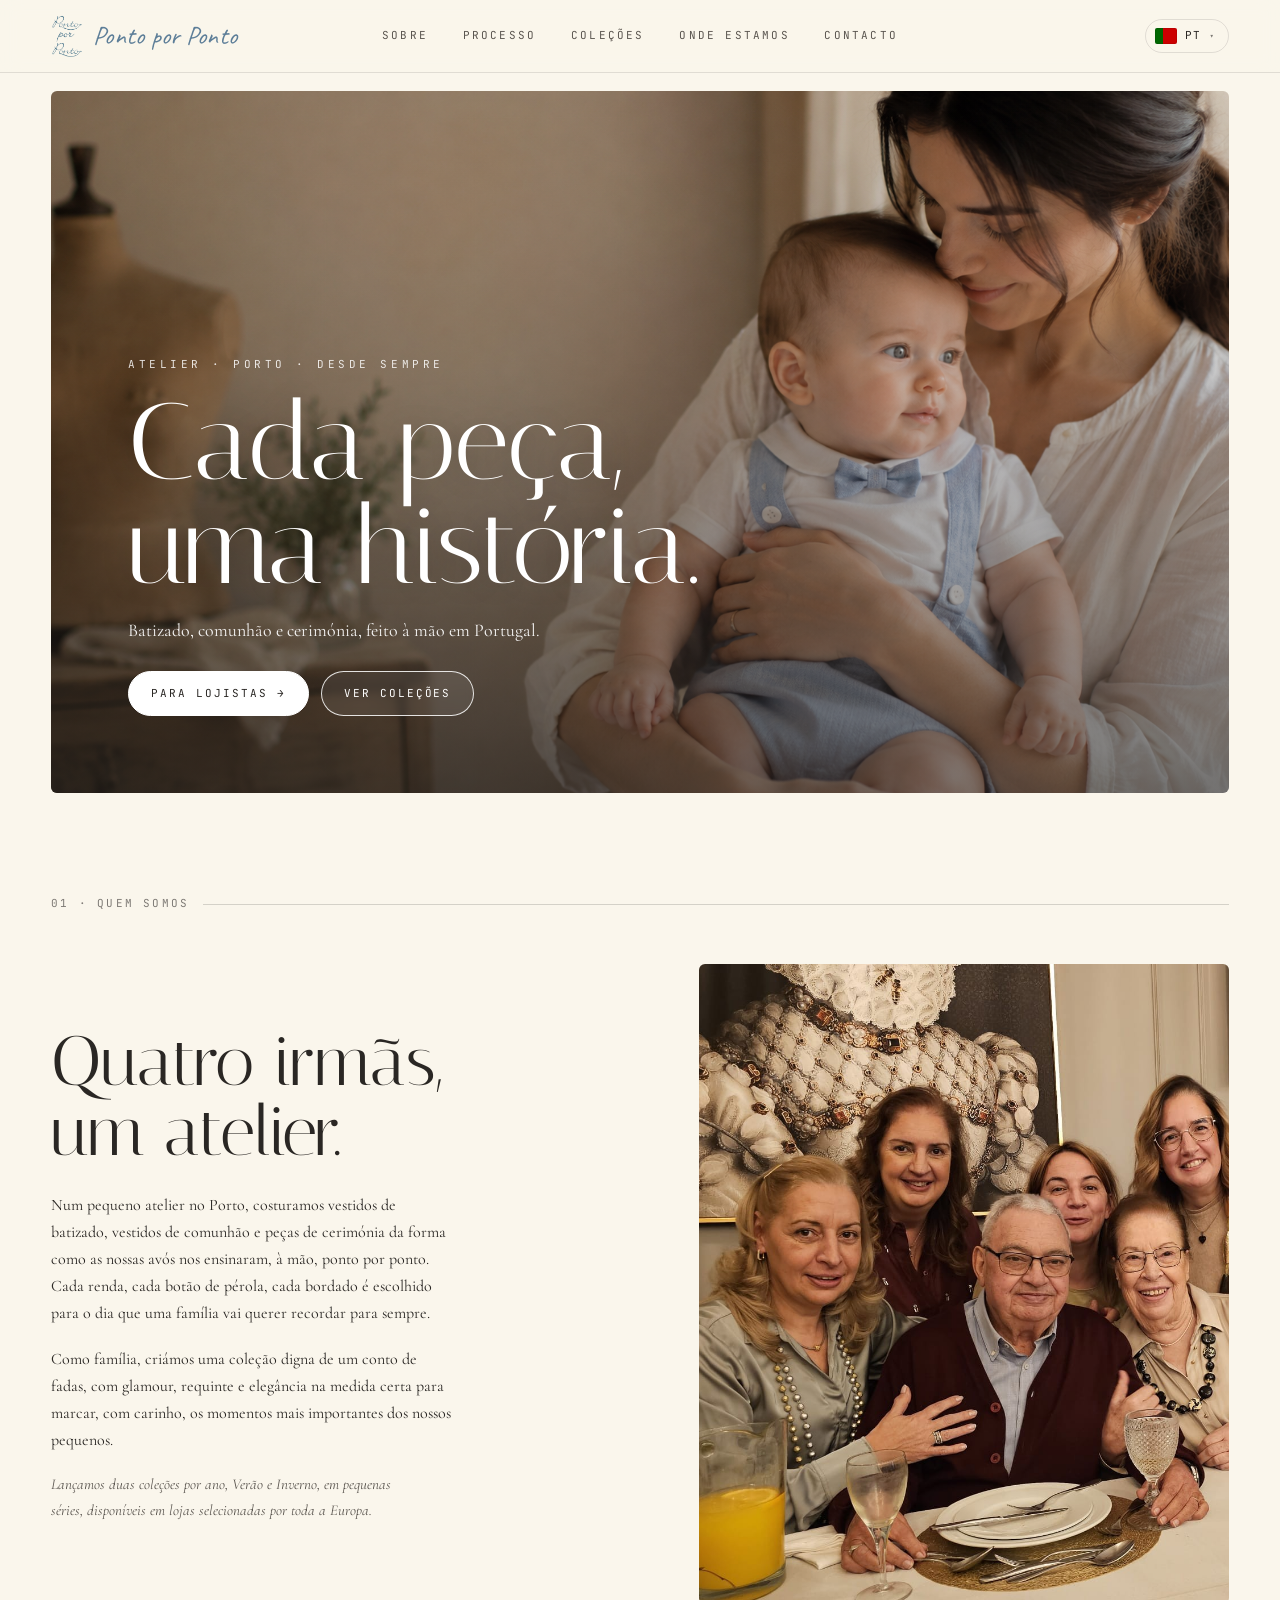
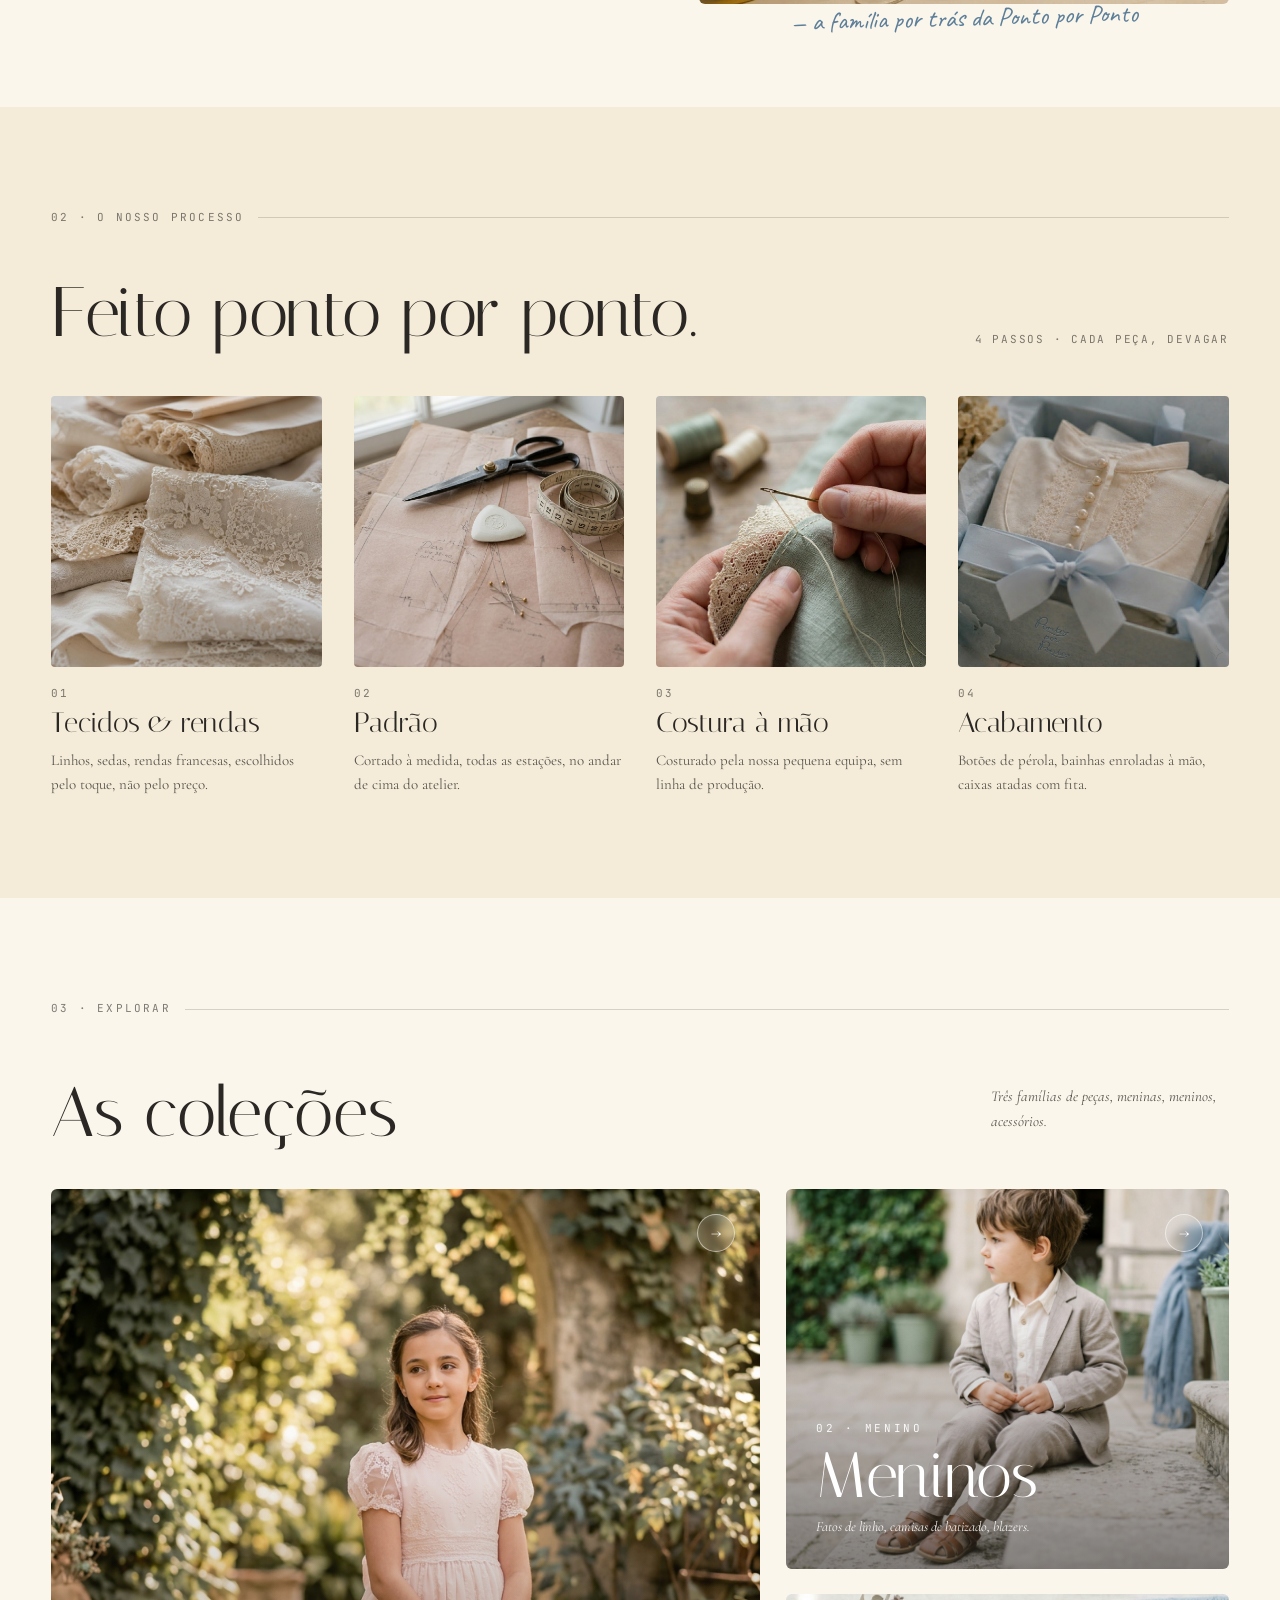
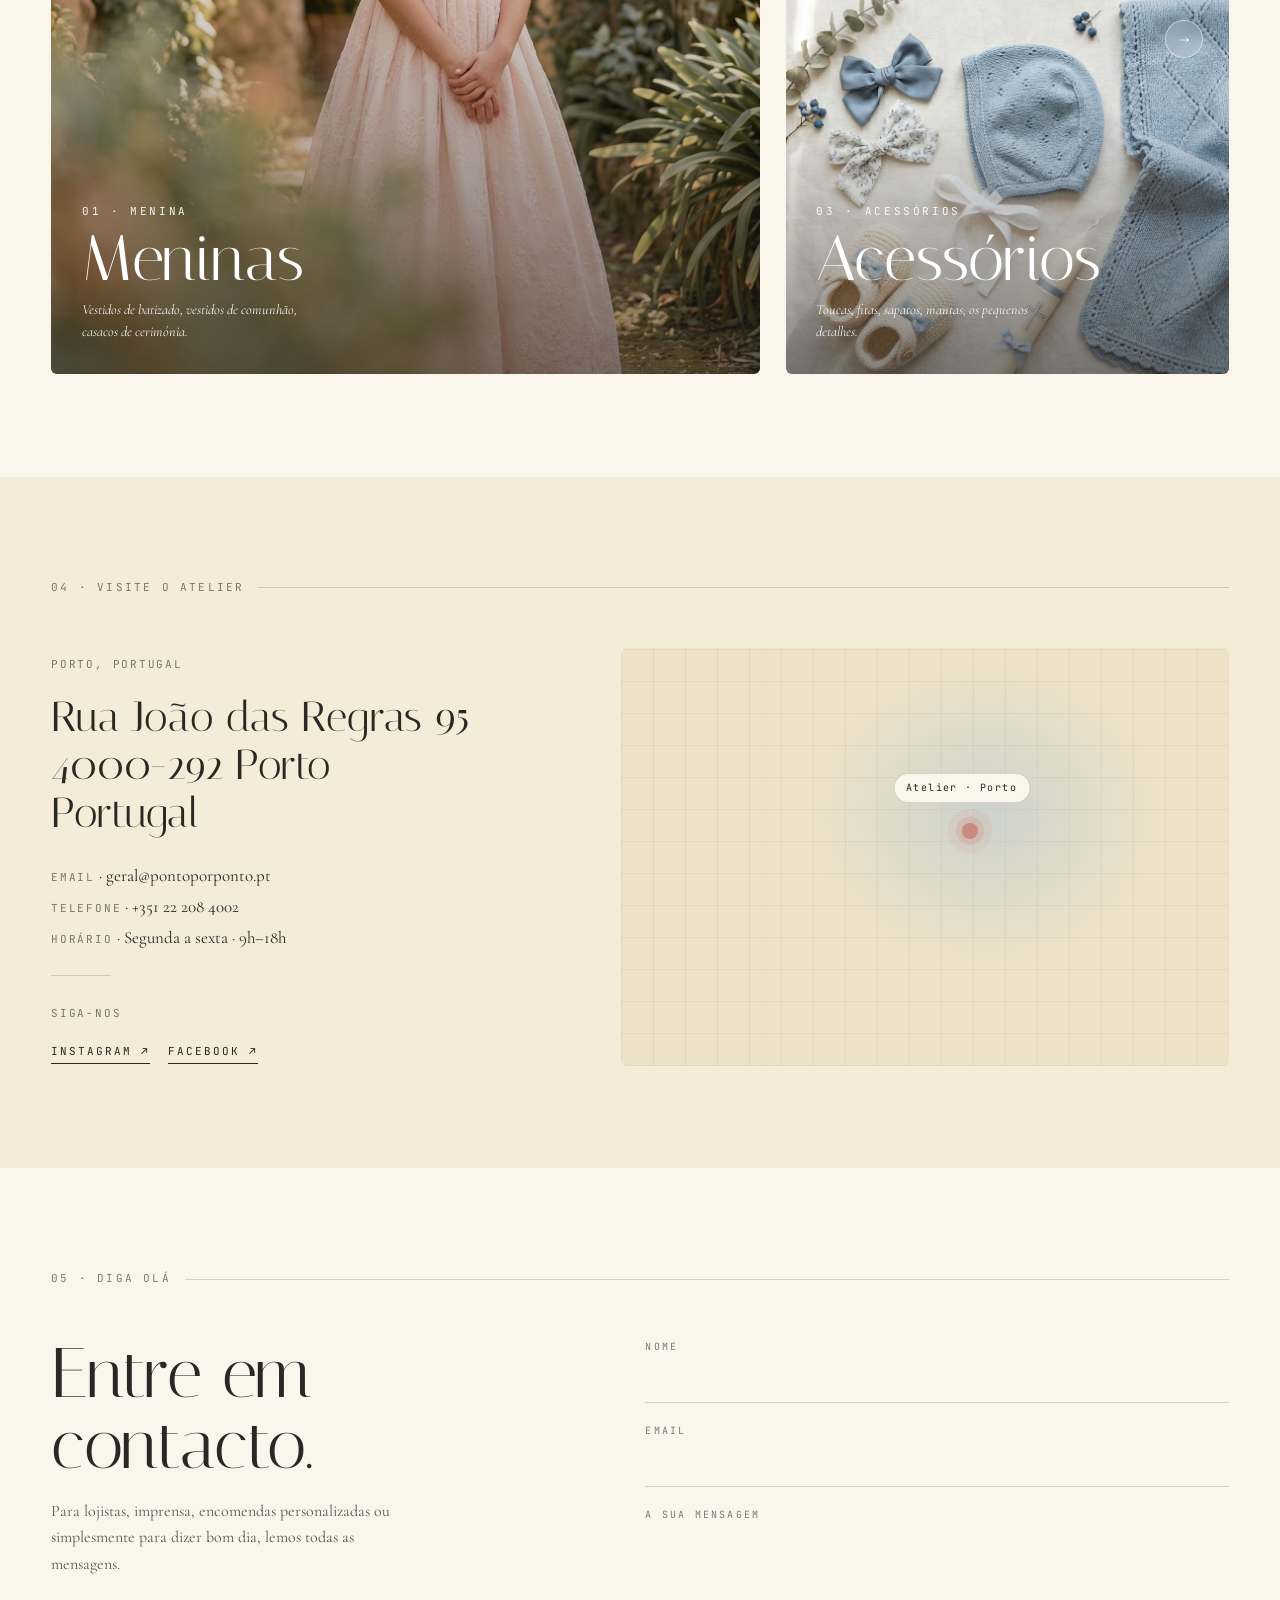
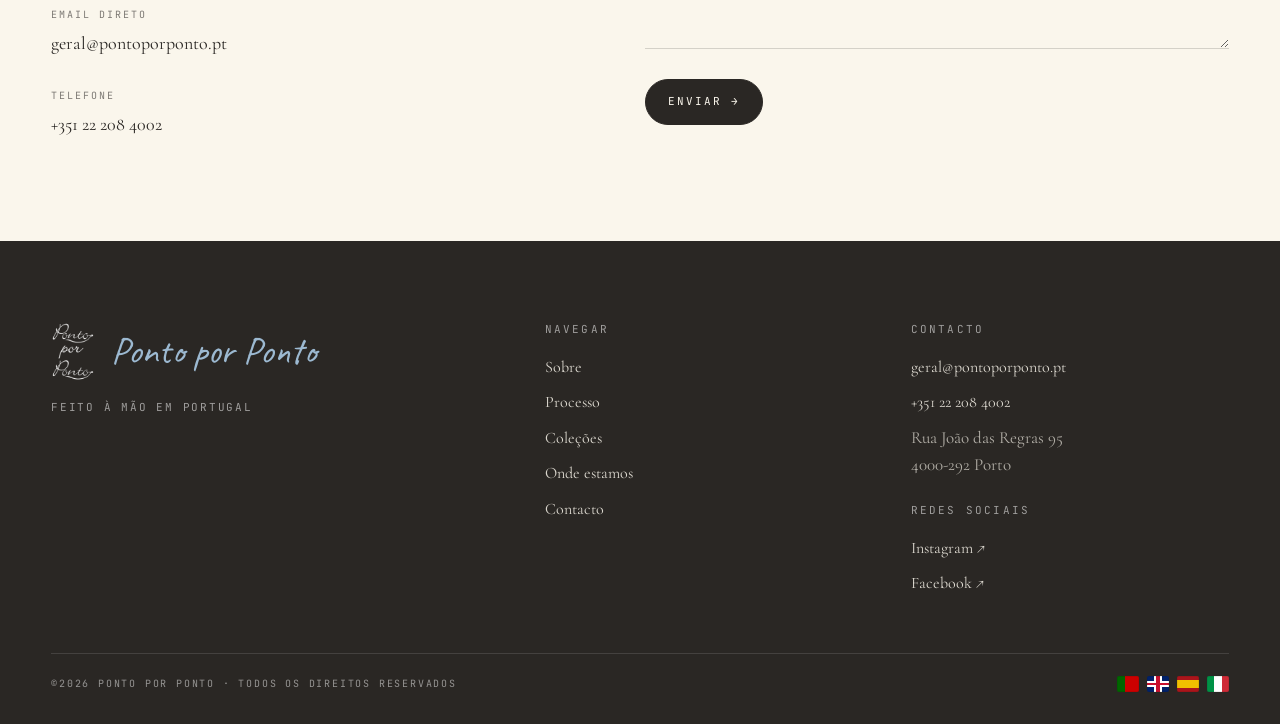
==== commit 02588232: "Fix mobile nav transparency and swipe issues" ====
--- a/index.html
+++ b/index.html
@@ -26,13 +26,6 @@
       <img src="assets/logo.png" alt="" class="nav-logo" />
       <span class="nav-wordmark">Ponto por Ponto</span>
     </a>
-    <nav class="nav-links" aria-label="Primary">
-      <a href="#sobre" data-i18n="nav.about">Sobre</a>
-      <a href="#processo" data-i18n="nav.process">Processo</a>
-      <a href="#colecoes" data-i18n="nav.collections">Coleções</a>
-      <a href="#onde" data-i18n="nav.stockists">Onde estamos</a>
-      <a href="#contacto" data-i18n="nav.contact">Contacto</a>
-    </nav>
     <div class="nav-right">
       <div class="nav-lang">
         <button class="lang-btn" aria-haspopup="menu" aria-label="Language">
@@ -47,6 +40,13 @@
       </button>
     </div>
   </header>
+  <nav class="nav-links" aria-label="Primary">
+    <a href="#sobre" data-i18n="nav.about">Sobre</a>
+    <a href="#processo" data-i18n="nav.process">Processo</a>
+    <a href="#colecoes" data-i18n="nav.collections">Coleções</a>
+    <a href="#onde" data-i18n="nav.stockists">Onde estamos</a>
+    <a href="#contacto" data-i18n="nav.contact">Contacto</a>
+  </nav>
 
   <main id="top">
 
--- a/styles.css
+++ b/styles.css
@@ -29,7 +29,7 @@
 
 * { box-sizing: border-box; }
 html, body { margin: 0; padding: 0; }
-html { scroll-behavior: smooth; }
+html { scroll-behavior: smooth; overflow-x: hidden; }
 body {
   background: var(--cream);
   color: var(--ink);
@@ -126,6 +126,21 @@
   background: rgba(250, 246, 236, 0.85);
   backdrop-filter: blur(10px);
   border-bottom: 1px solid var(--faint);
+}
+
+/* On desktop, float nav-links up into the nav bar */
+@media (min-width: 881px) {
+  .nav-links {
+    position: fixed;
+    top: 0;
+    left: 50%;
+    transform: translateX(-50%);
+    height: 72px;
+    z-index: 51;
+    background: transparent;
+    visibility: visible;
+    pointer-events: auto;
+  }
 }
 .nav-brand {
   display: flex;
@@ -758,23 +773,29 @@
   .nav-links {
     position: fixed;
     inset: 64px 0 0 0;
-    background: var(--cream);
+    background: #faf6ec;
     padding: 28px var(--pad-x);
     flex-direction: column;
     align-items: flex-start;
     gap: 22px;
     transform: translateX(100%);
-    transition: transform 280ms cubic-bezier(.2,.7,.3,1);
-    z-index: 40;
+    visibility: hidden;
+    transition: transform 280ms cubic-bezier(.2,.7,.3,1), visibility 0s 280ms;
+    z-index: 100;
     border-top: 1px solid var(--faint);
   }
-  .nav-links.is-open { transform: none; }
+  .nav-links.is-open {
+    transform: none;
+    visibility: visible;
+    transition: transform 280ms cubic-bezier(.2,.7,.3,1), visibility 0s 0s;
+  }
   .nav-links a { font-size: 14px; }
 
   .hero { padding: 12px var(--pad-x) 0; }
   .hero-frame { height: clamp(480px, 80vh, 640px); }
   .hero-cta { flex-direction: column; align-items: stretch; }
   .hero-cta .btn { justify-content: center; }
+  .hero-media { background-position: 70% center; }
 
   .about { grid-template-columns: 1fr; gap: 40px; }
   .about-photo { height: 440px; }
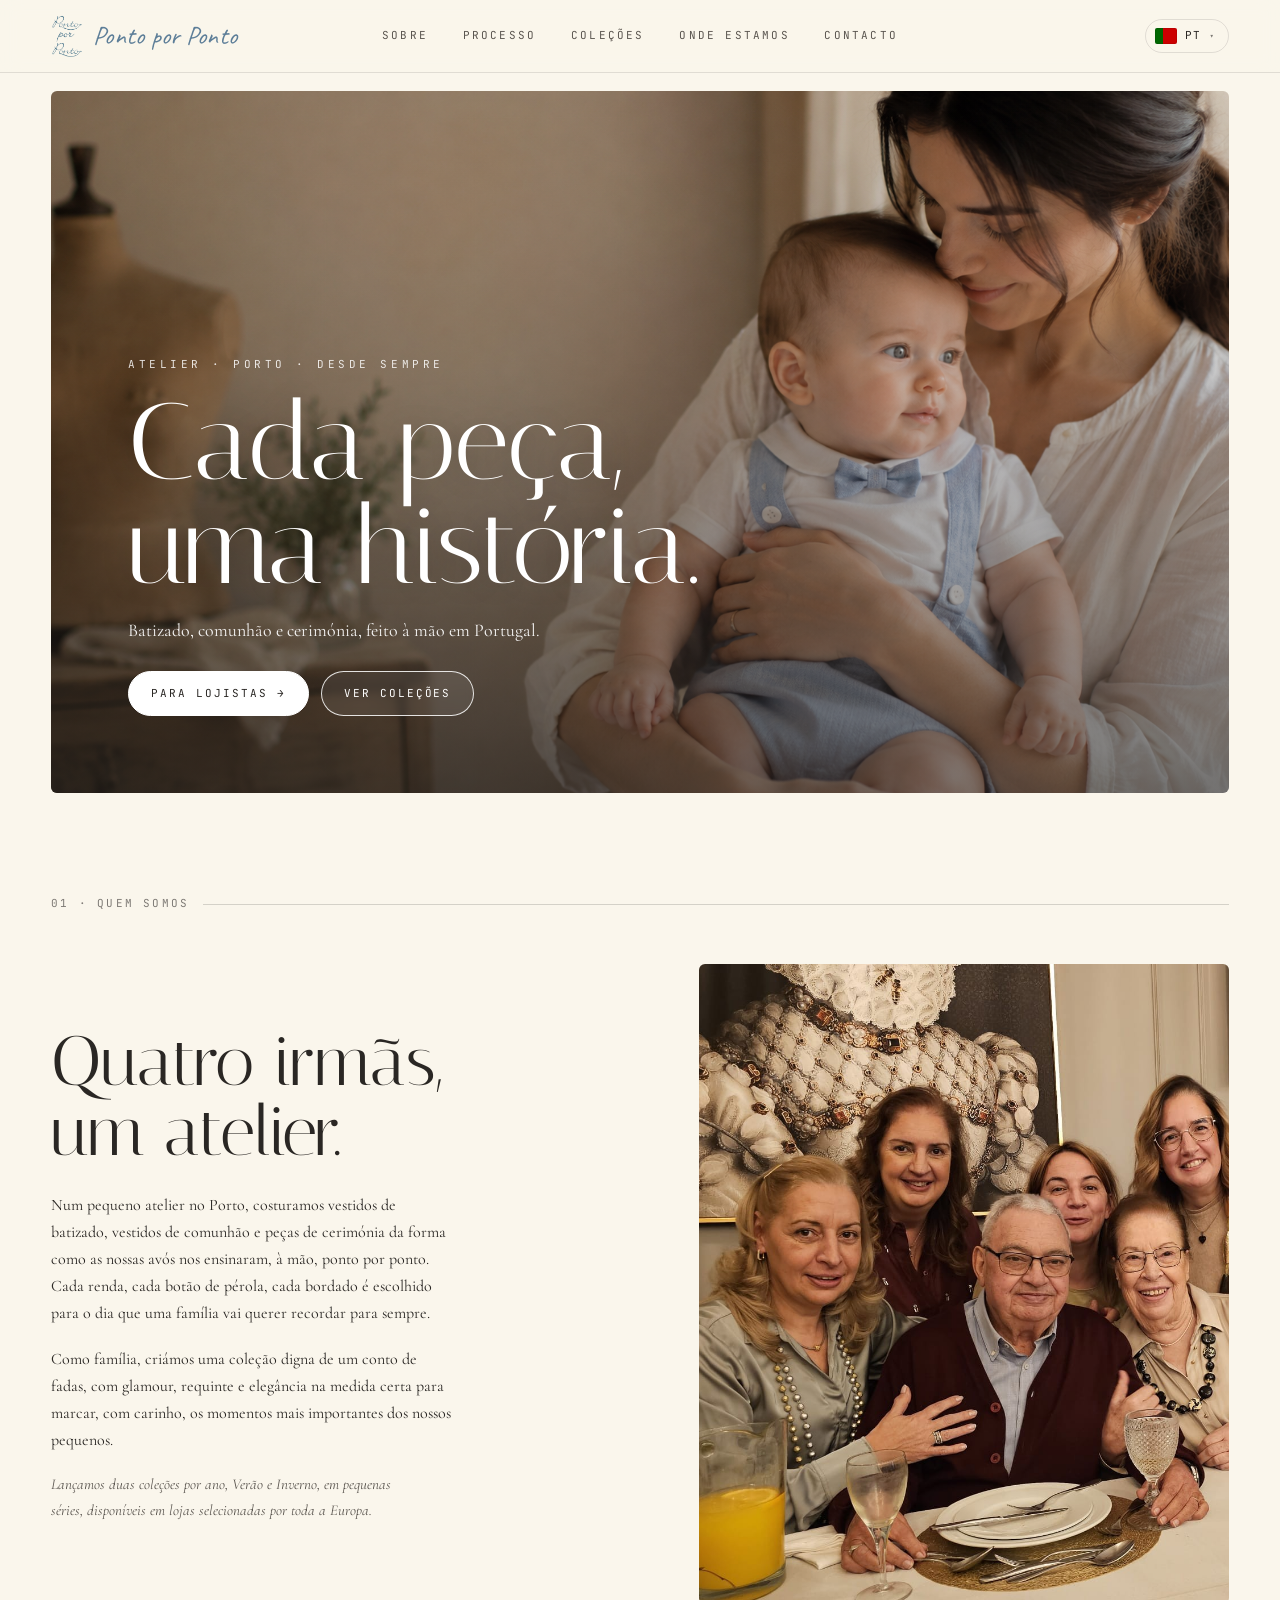
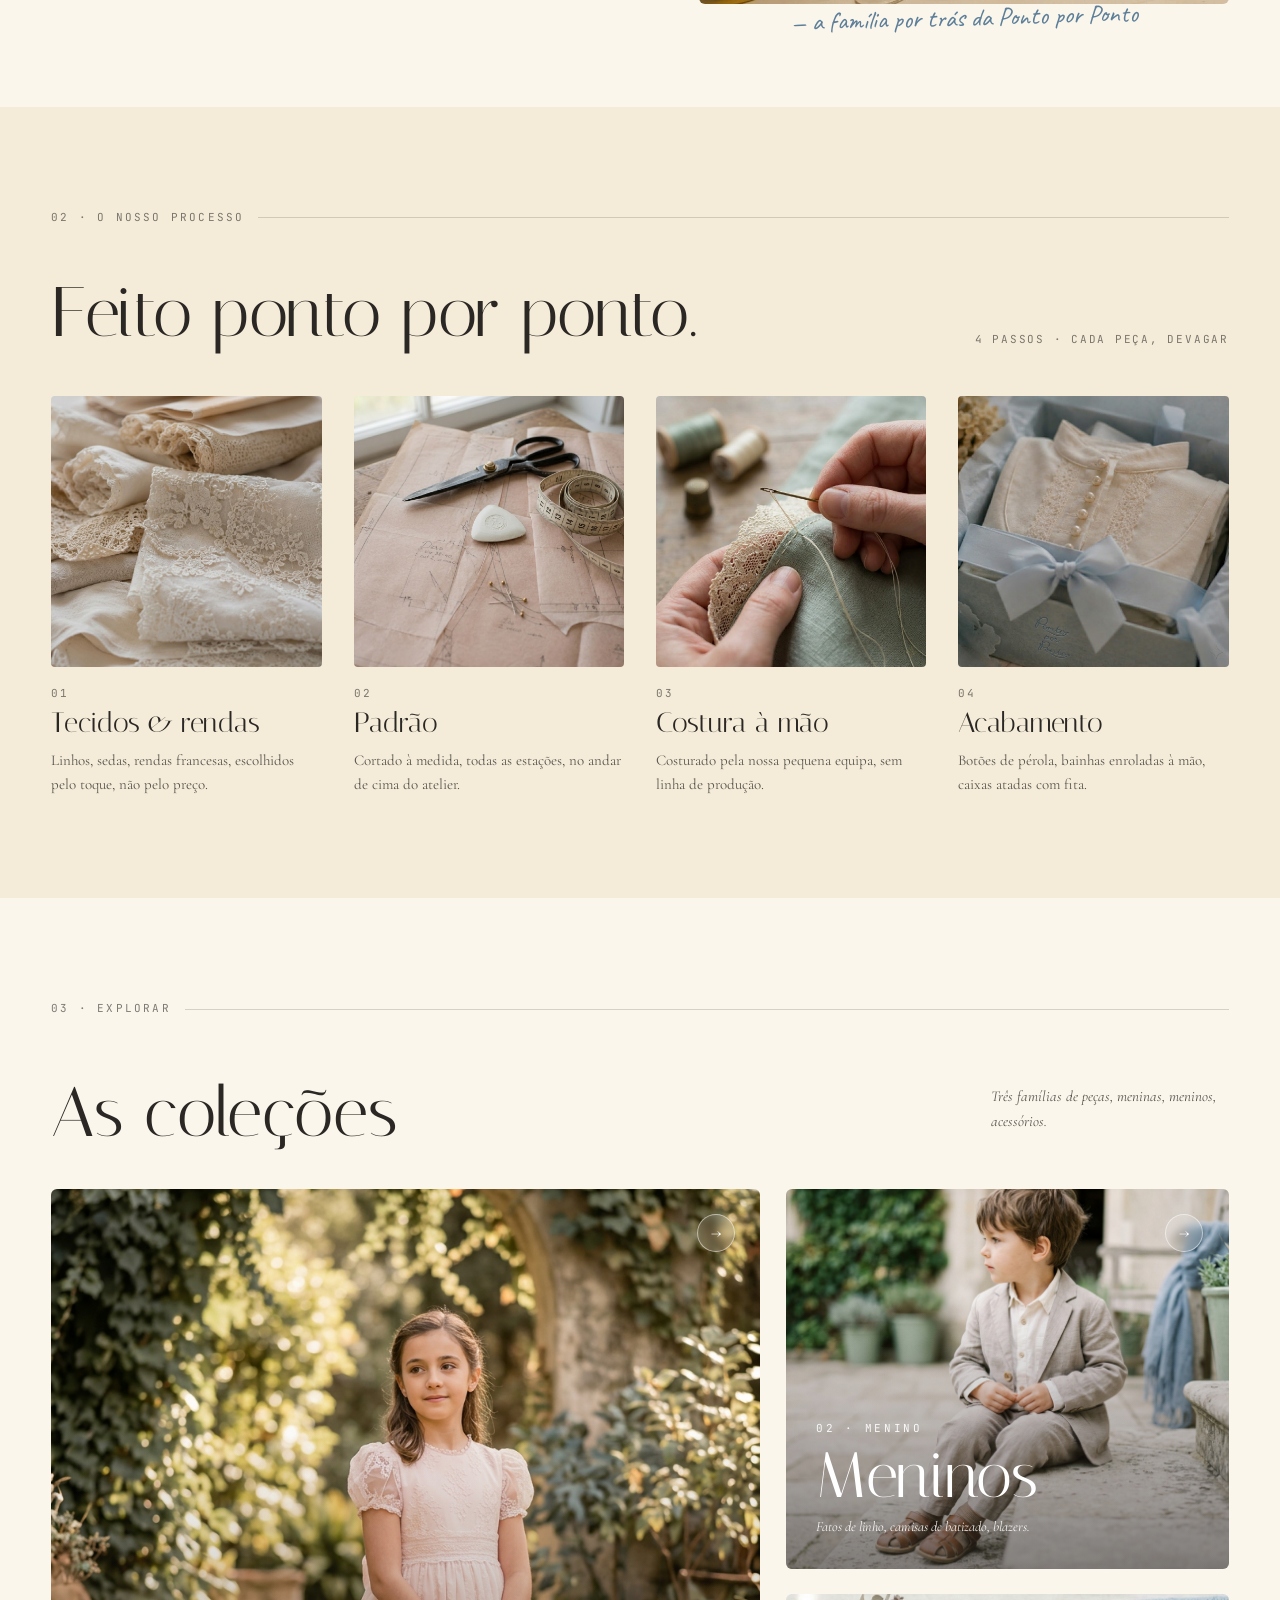
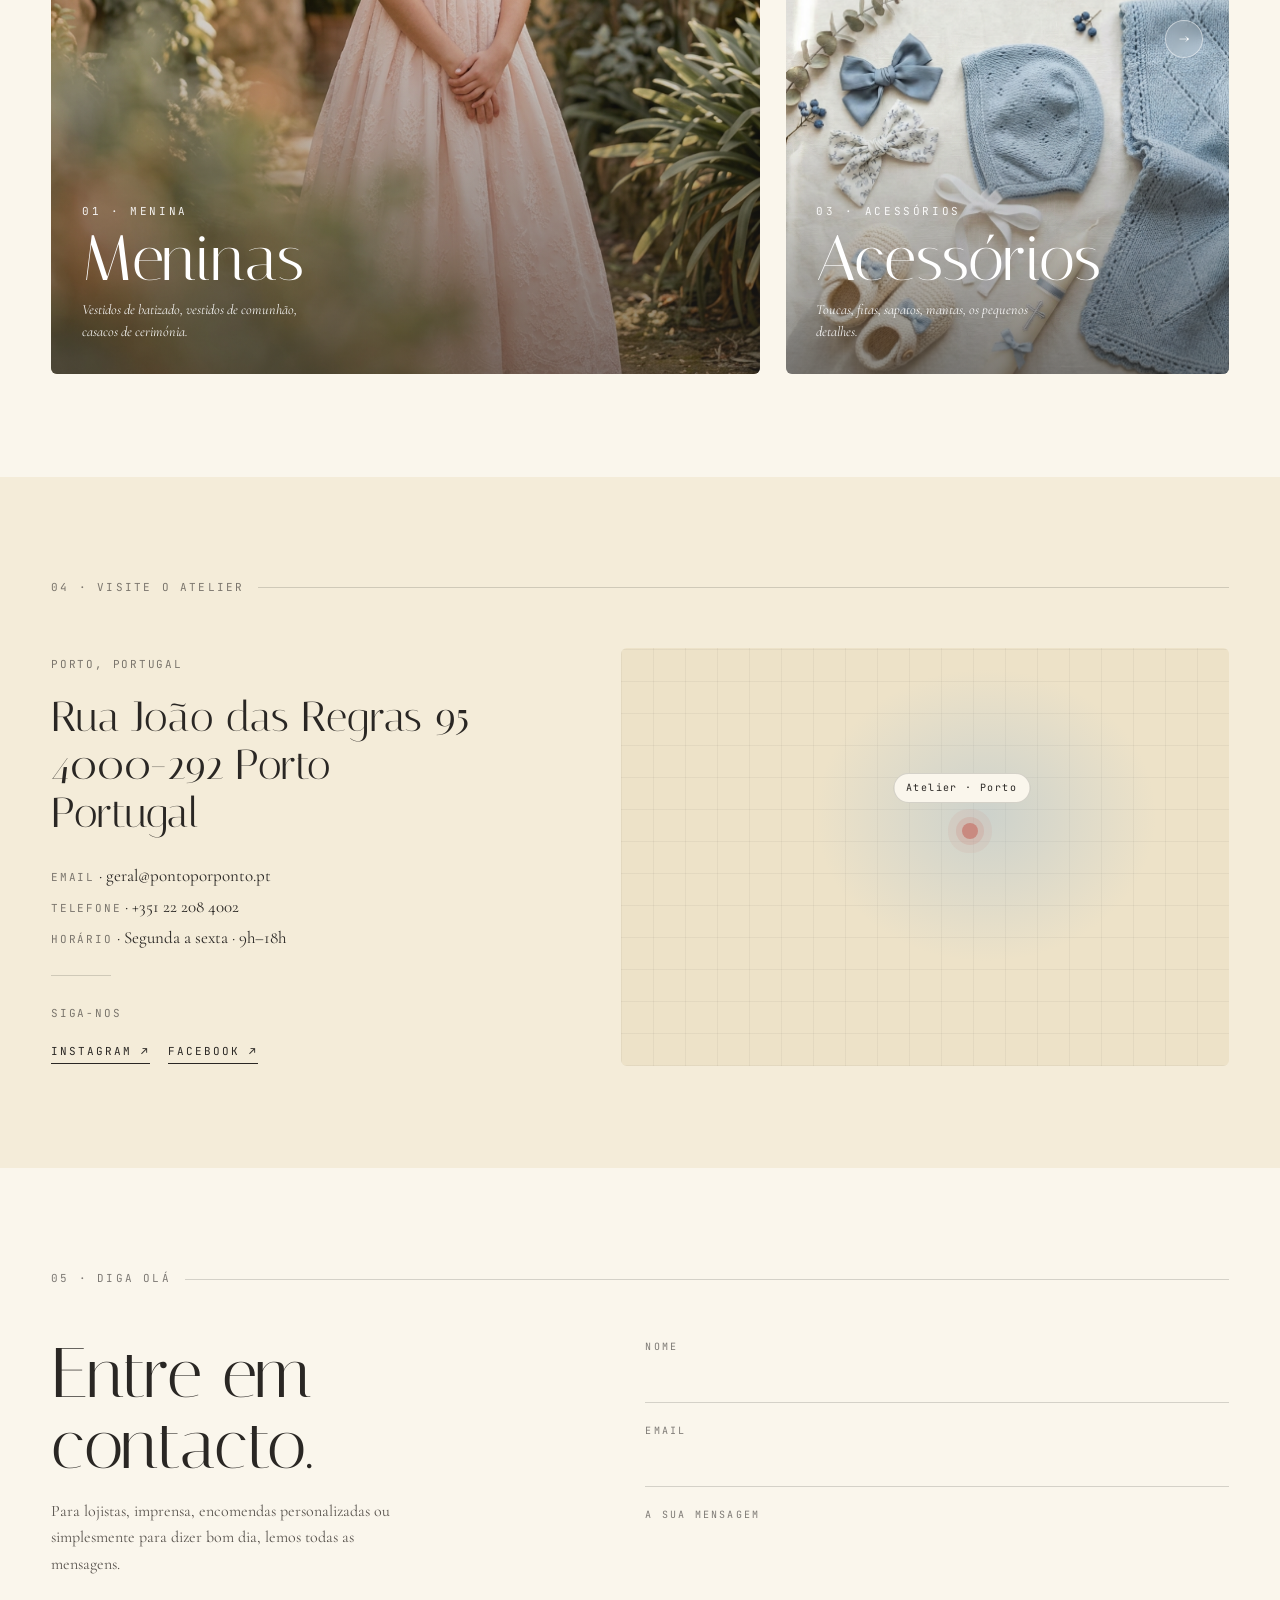
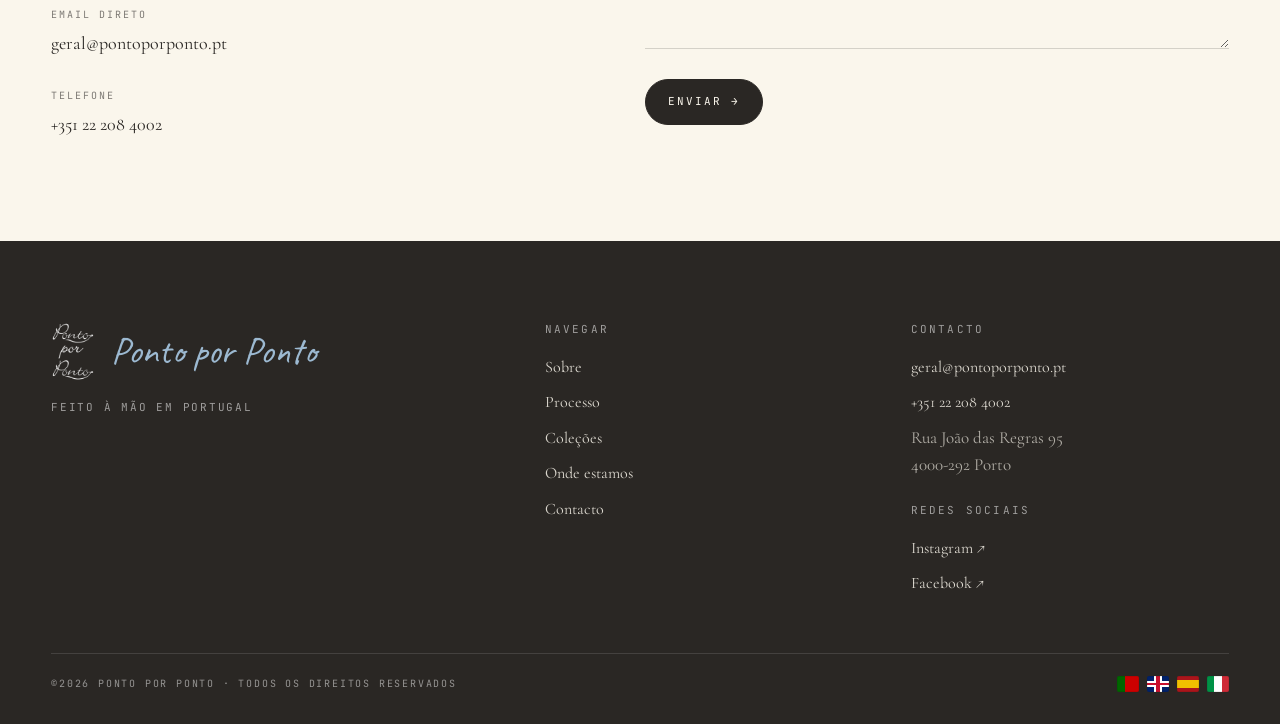
==== commit 93f105d0: "Update Instagram and Facebook URLs" ====
--- a/index.html
+++ b/index.html
@@ -194,8 +194,8 @@
             <div class="divider"></div>
             <span class="tag" data-i18n="stk.socials">Siga-nos</span>
             <div class="socials">
-              <a href="https://instagram.com/" target="_blank" rel="noopener">Instagram ↗</a>
-              <a href="https://facebook.com/" target="_blank" rel="noopener">Facebook ↗</a>
+              <a href="https://www.instagram.com/pontoporpontolda/" target="_blank" rel="noopener">Instagram ↗</a>
+              <a href="https://www.facebook.com/search/top/?q=ponto%20por%20ponto" target="_blank" rel="noopener">Facebook ↗</a>
             </div>
           </div>
           <div class="stockists-map" aria-hidden="true">
@@ -281,8 +281,8 @@
         </ul>
         <h4 style="margin-top:24px;" data-i18n="ftr.social">Redes sociais</h4>
         <ul>
-          <li><a href="https://instagram.com/" target="_blank" rel="noopener">Instagram ↗</a></li>
-          <li><a href="https://facebook.com/" target="_blank" rel="noopener">Facebook ↗</a></li>
+          <li><a href="https://www.instagram.com/pontoporpontolda/" target="_blank" rel="noopener">Instagram ↗</a></li>
+          <li><a href="https://www.facebook.com/search/top/?q=ponto%20por%20ponto" target="_blank" rel="noopener">Facebook ↗</a></li>
         </ul>
       </div>
     </div>
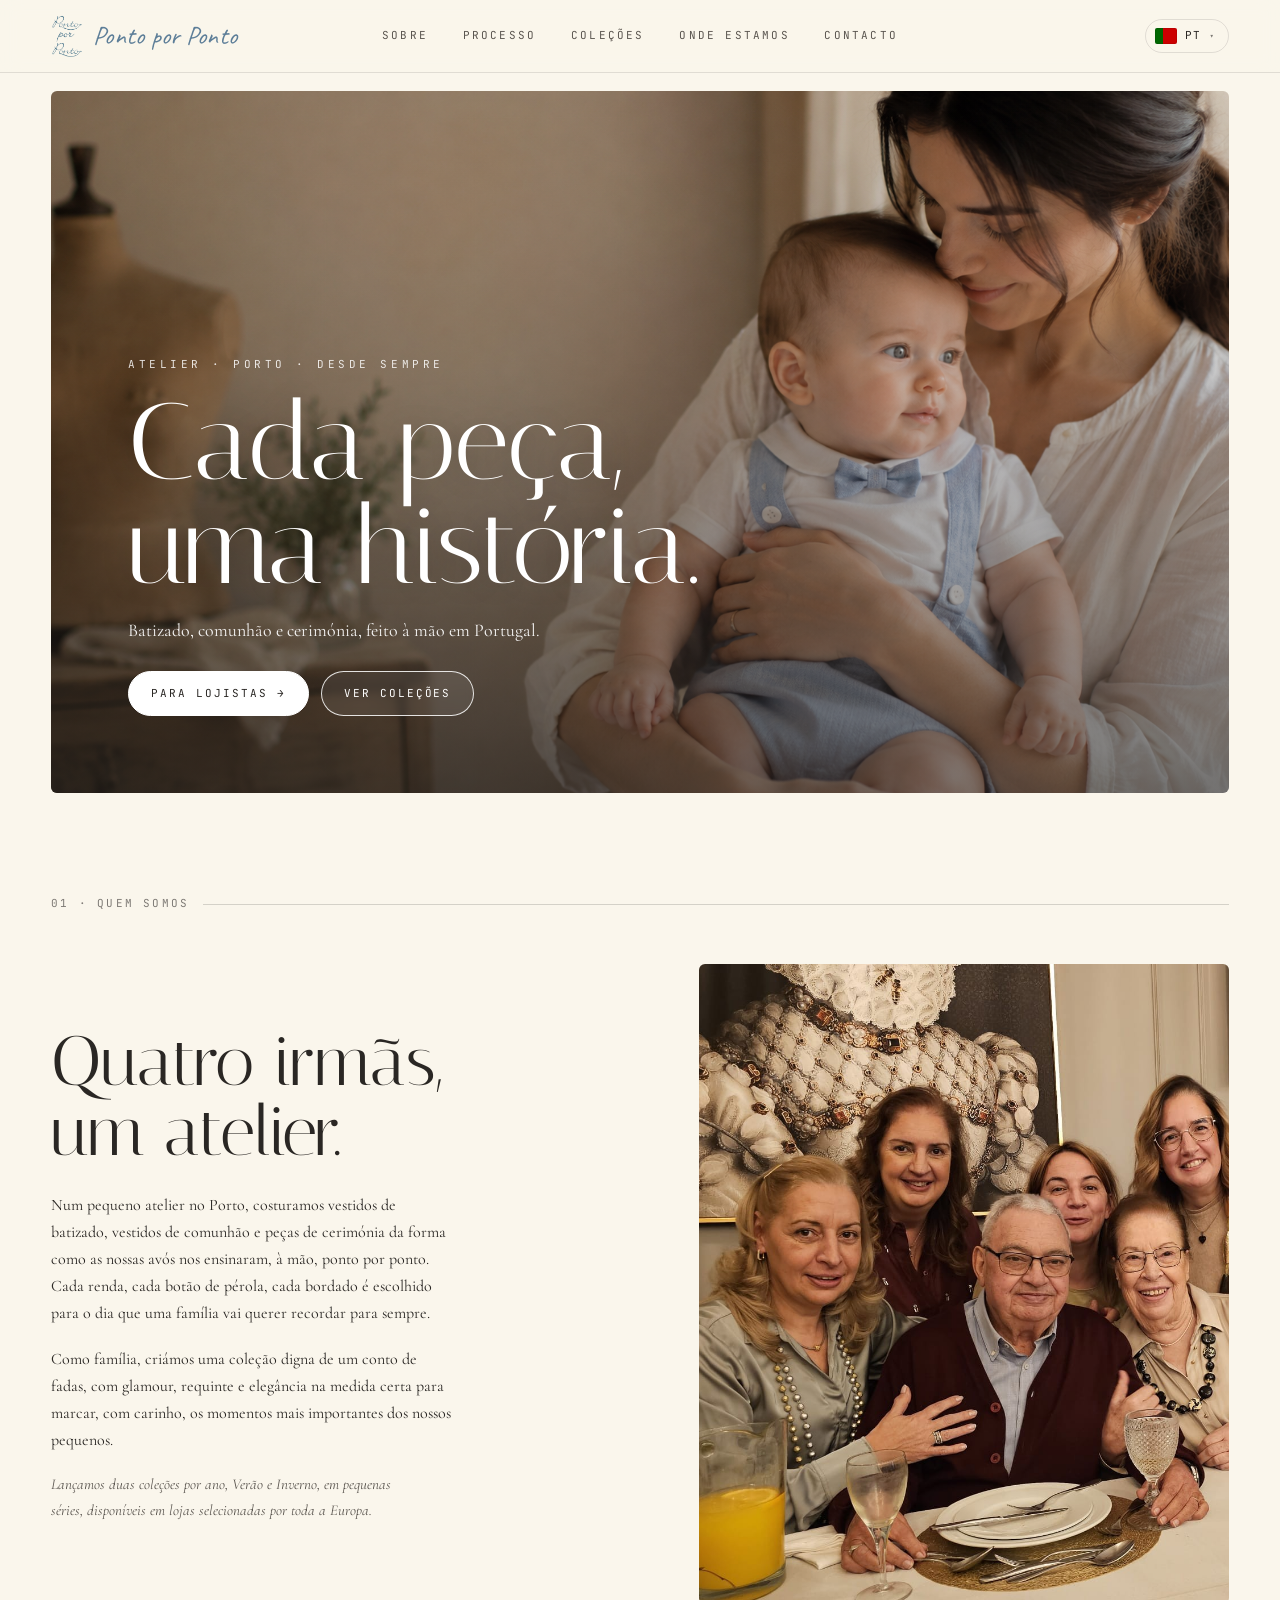
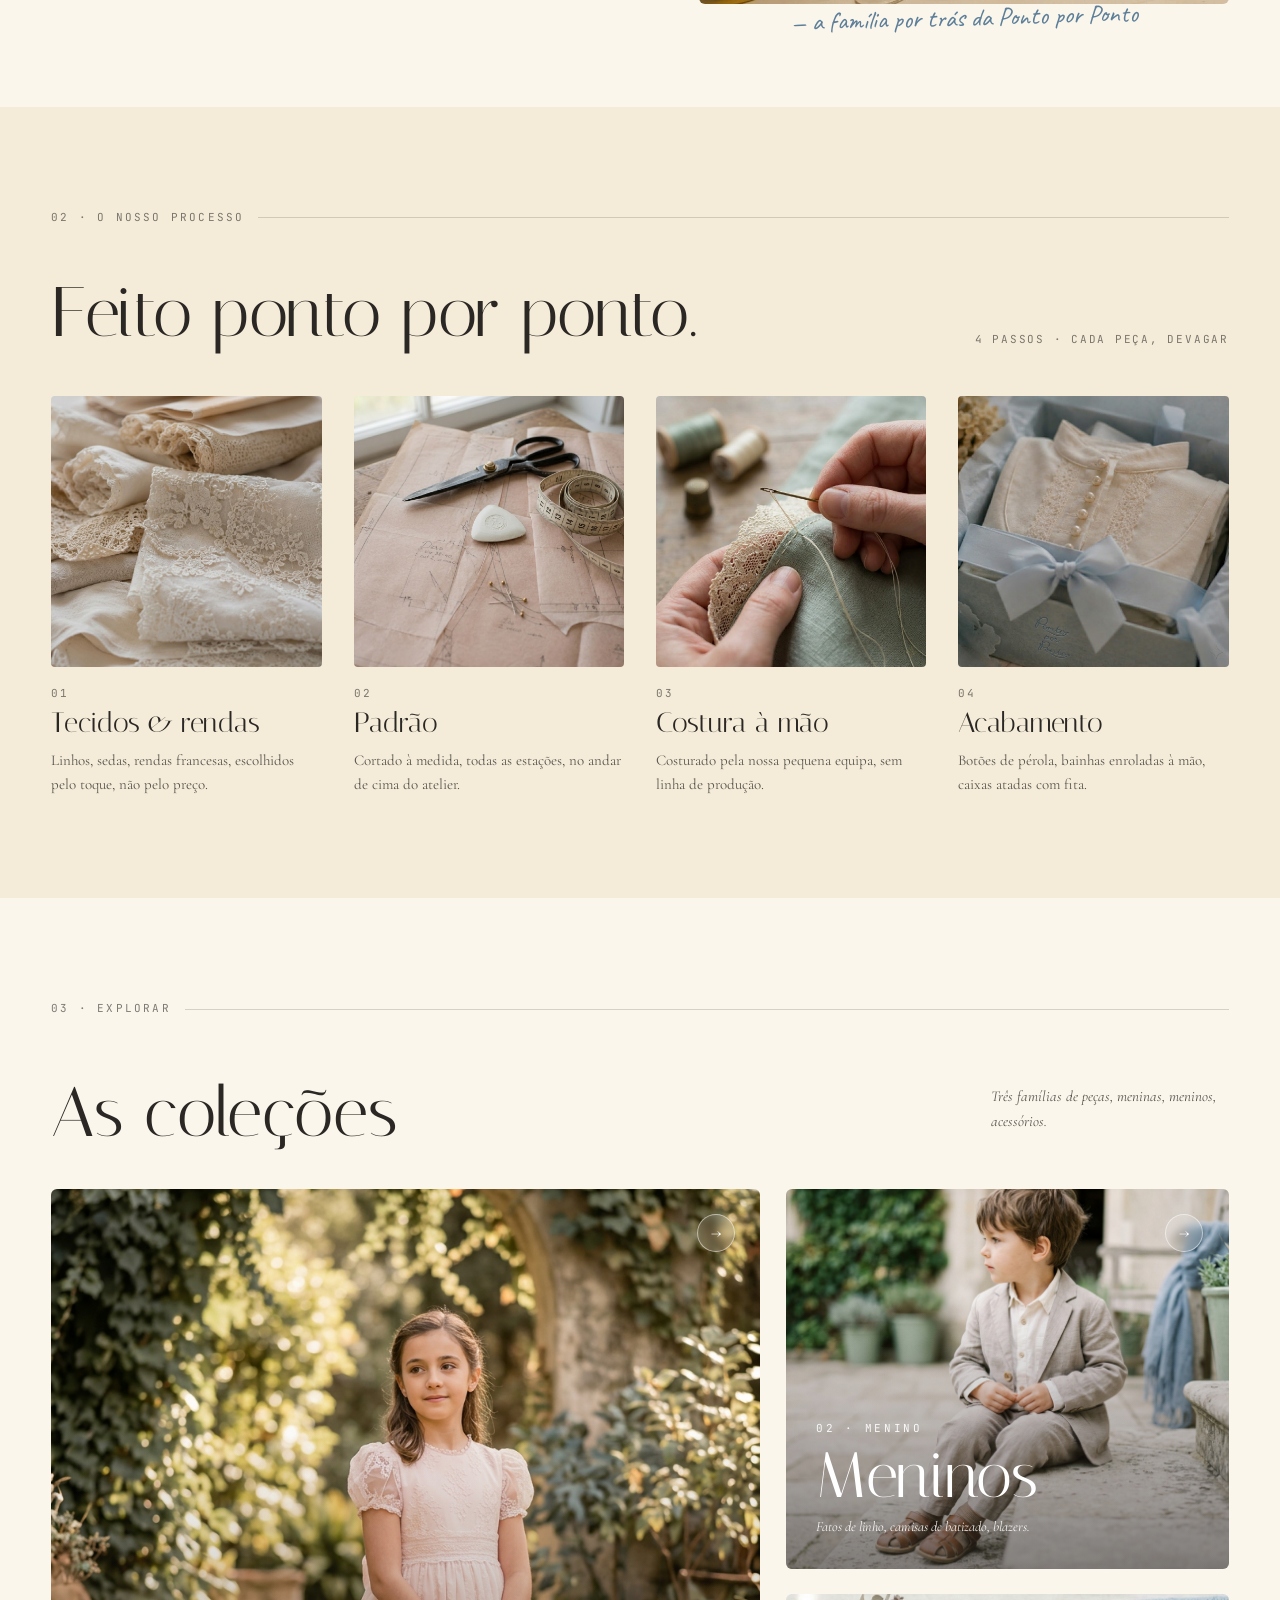
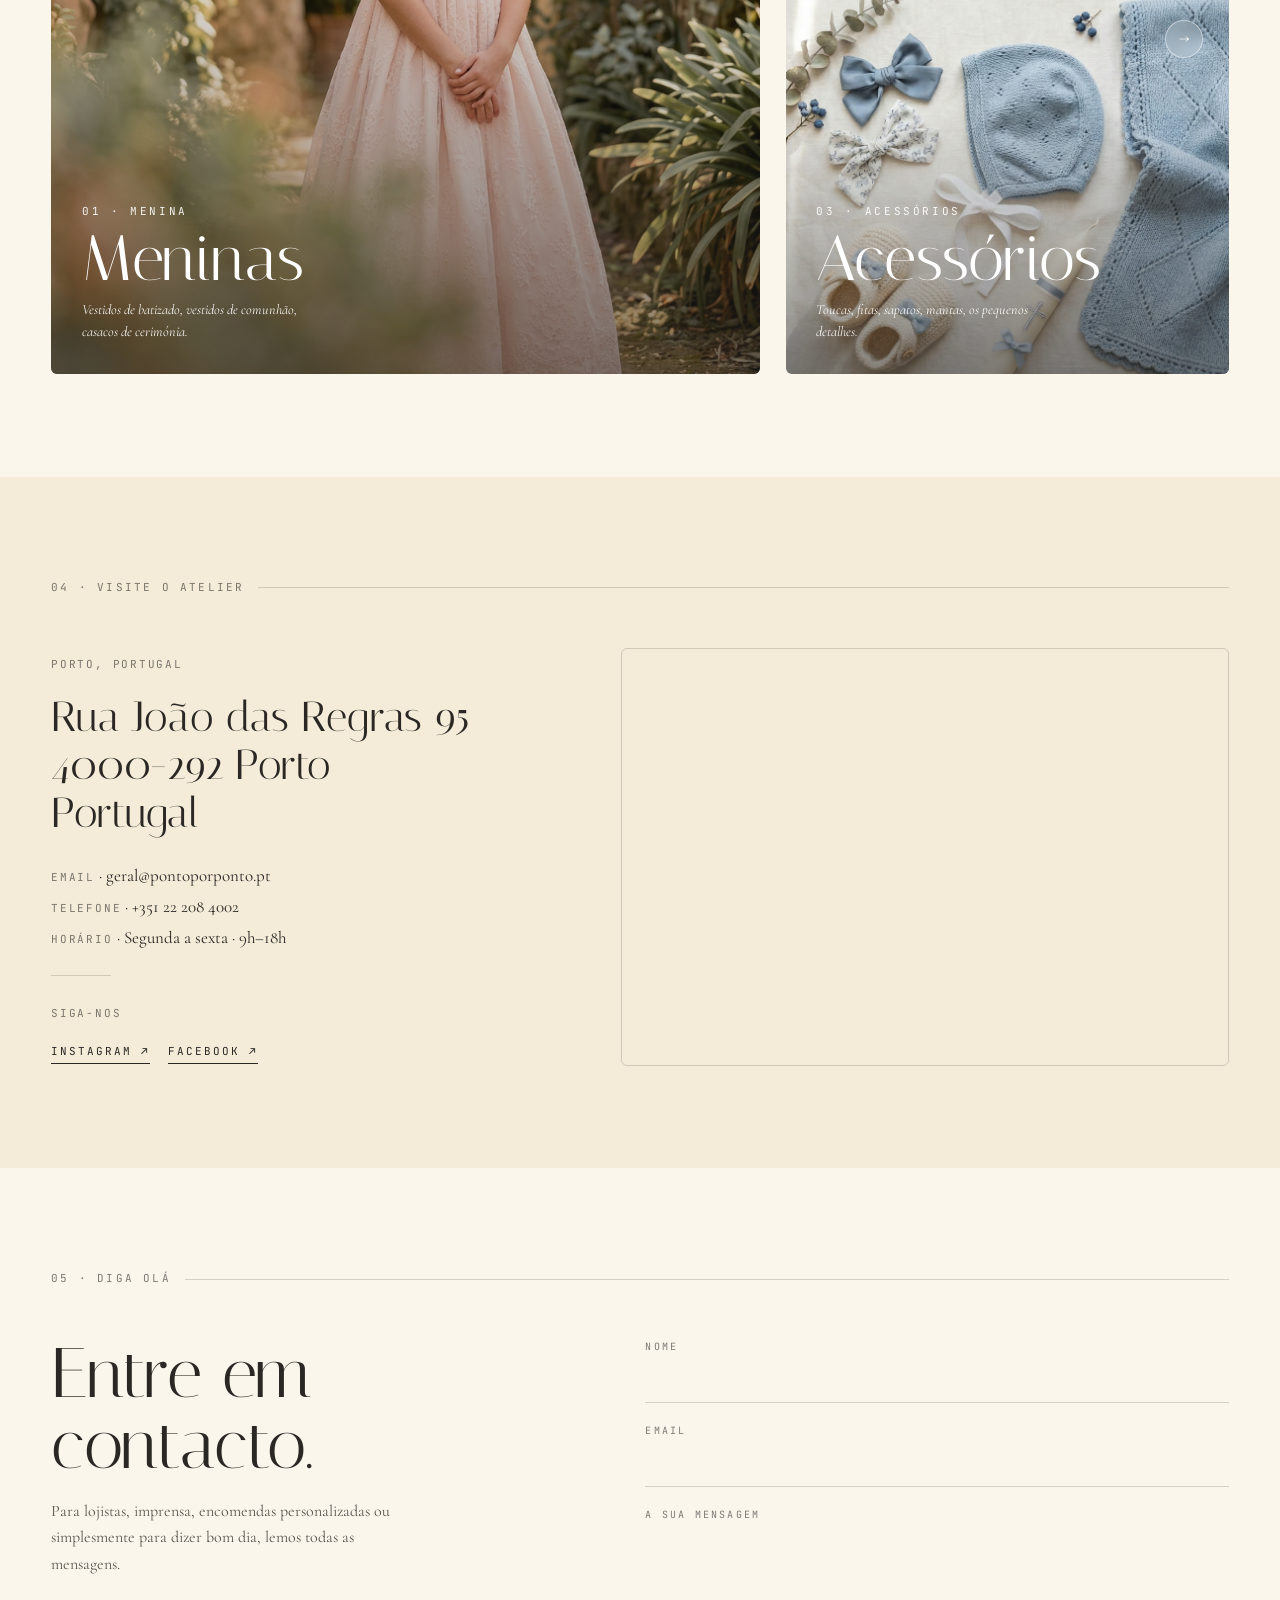
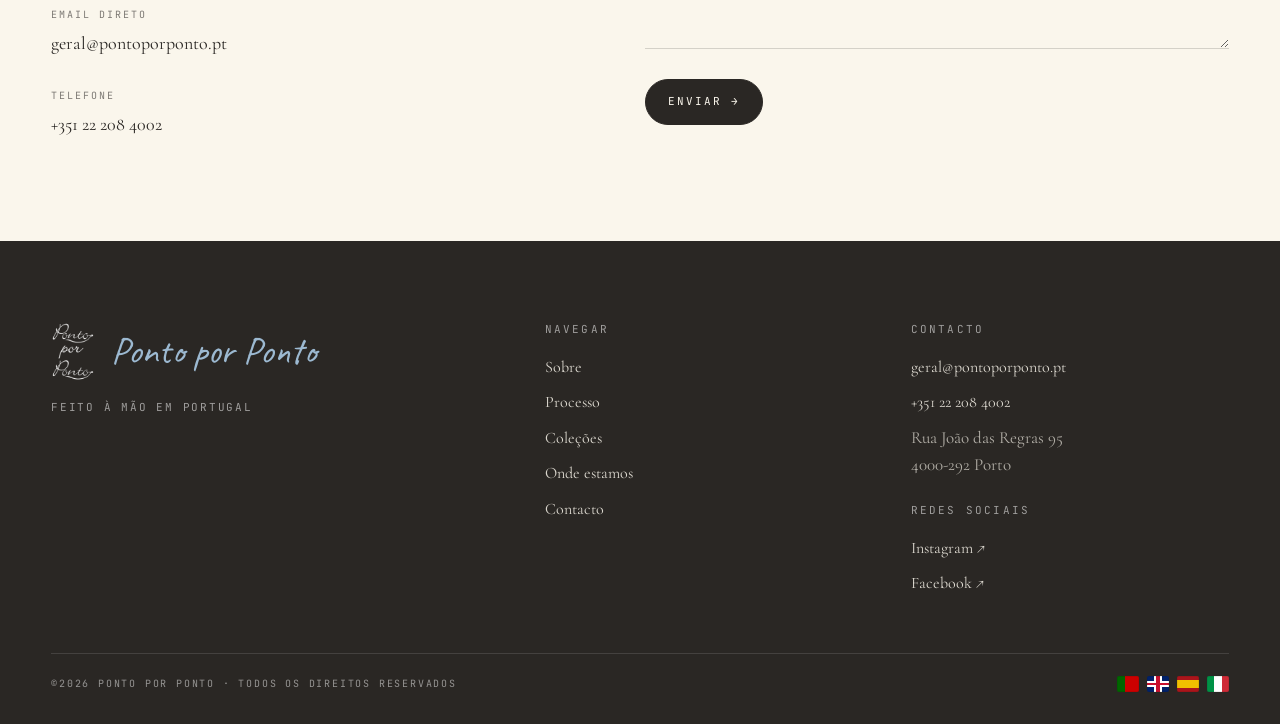
==== commit 86194231: "Replace CSS map pin with Google Maps embed" ====
--- a/index.html
+++ b/index.html
@@ -198,9 +198,17 @@
               <a href="https://www.facebook.com/search/top/?q=ponto%20por%20ponto" target="_blank" rel="noopener">Facebook ↗</a>
             </div>
           </div>
-          <div class="stockists-map" aria-hidden="true">
-            <div class="pin-label" data-i18n="stk.maplabel">Atelier · Porto</div>
-            <div class="pin"></div>
+          <div class="stockists-map">
+            <iframe
+              src="https://maps.google.com/maps?q=Rua+Jo%C3%A3o+das+Regras+95,+4000-292+Porto,+Portugal&t=&z=16&ie=UTF8&iwloc=&output=embed"
+              width="100%"
+              height="100%"
+              style="border:0;"
+              allowfullscreen=""
+              loading="lazy"
+              referrerpolicy="no-referrer-when-downgrade"
+              title="Ponto por Ponto — Rua João das Regras 95, Porto"
+            ></iframe>
           </div>
         </div>
       </div>
--- a/styles.css
+++ b/styles.css
@@ -575,45 +575,13 @@
 .stockists-map {
   aspect-ratio: 16 / 11;
   border-radius: 6px;
-  position: relative;
   overflow: hidden;
-  background:
-    radial-gradient(40% 50% at 60% 40%, rgba(156, 185, 209, 0.4), transparent 70%),
-    repeating-linear-gradient(0deg, rgba(42,39,36,0.05) 0 1px, transparent 1px 32px),
-    repeating-linear-gradient(90deg, rgba(42,39,36,0.05) 0 1px, transparent 1px 32px),
-    var(--cream-3);
-}
-.stockists-map .pin {
-  position: absolute;
-  top: 42%;
-  left: 56%;
-  width: 16px;
-  height: 16px;
-  border-radius: 50%;
-  background: var(--blush-deep);
-  box-shadow:
-    0 0 0 6px rgba(201, 138, 128, 0.25),
-    0 0 0 14px rgba(201, 138, 128, 0.12);
-  animation: pulse 2.4s infinite;
-}
-.stockists-map .pin-label {
-  position: absolute;
-  top: 30%;
-  left: 56%;
-  transform: translateX(-50%);
-  background: var(--cream);
   border: 1px solid var(--hair);
-  padding: 6px 12px;
-  border-radius: 999px;
-  font-family: var(--f-mono);
-  font-size: 10px;
-  letter-spacing: 0.14em;
-  color: var(--ink);
-  white-space: nowrap;
-}
-@keyframes pulse {
-  0%, 100% { box-shadow: 0 0 0 6px rgba(201, 138, 128, 0.25), 0 0 0 14px rgba(201, 138, 128, 0.12); }
-  50% { box-shadow: 0 0 0 10px rgba(201, 138, 128, 0.32), 0 0 0 22px rgba(201, 138, 128, 0.0); }
+}
+.stockists-map iframe {
+  display: block;
+  width: 100%;
+  height: 100%;
 }
 
 /* ---------- contact ---------- */
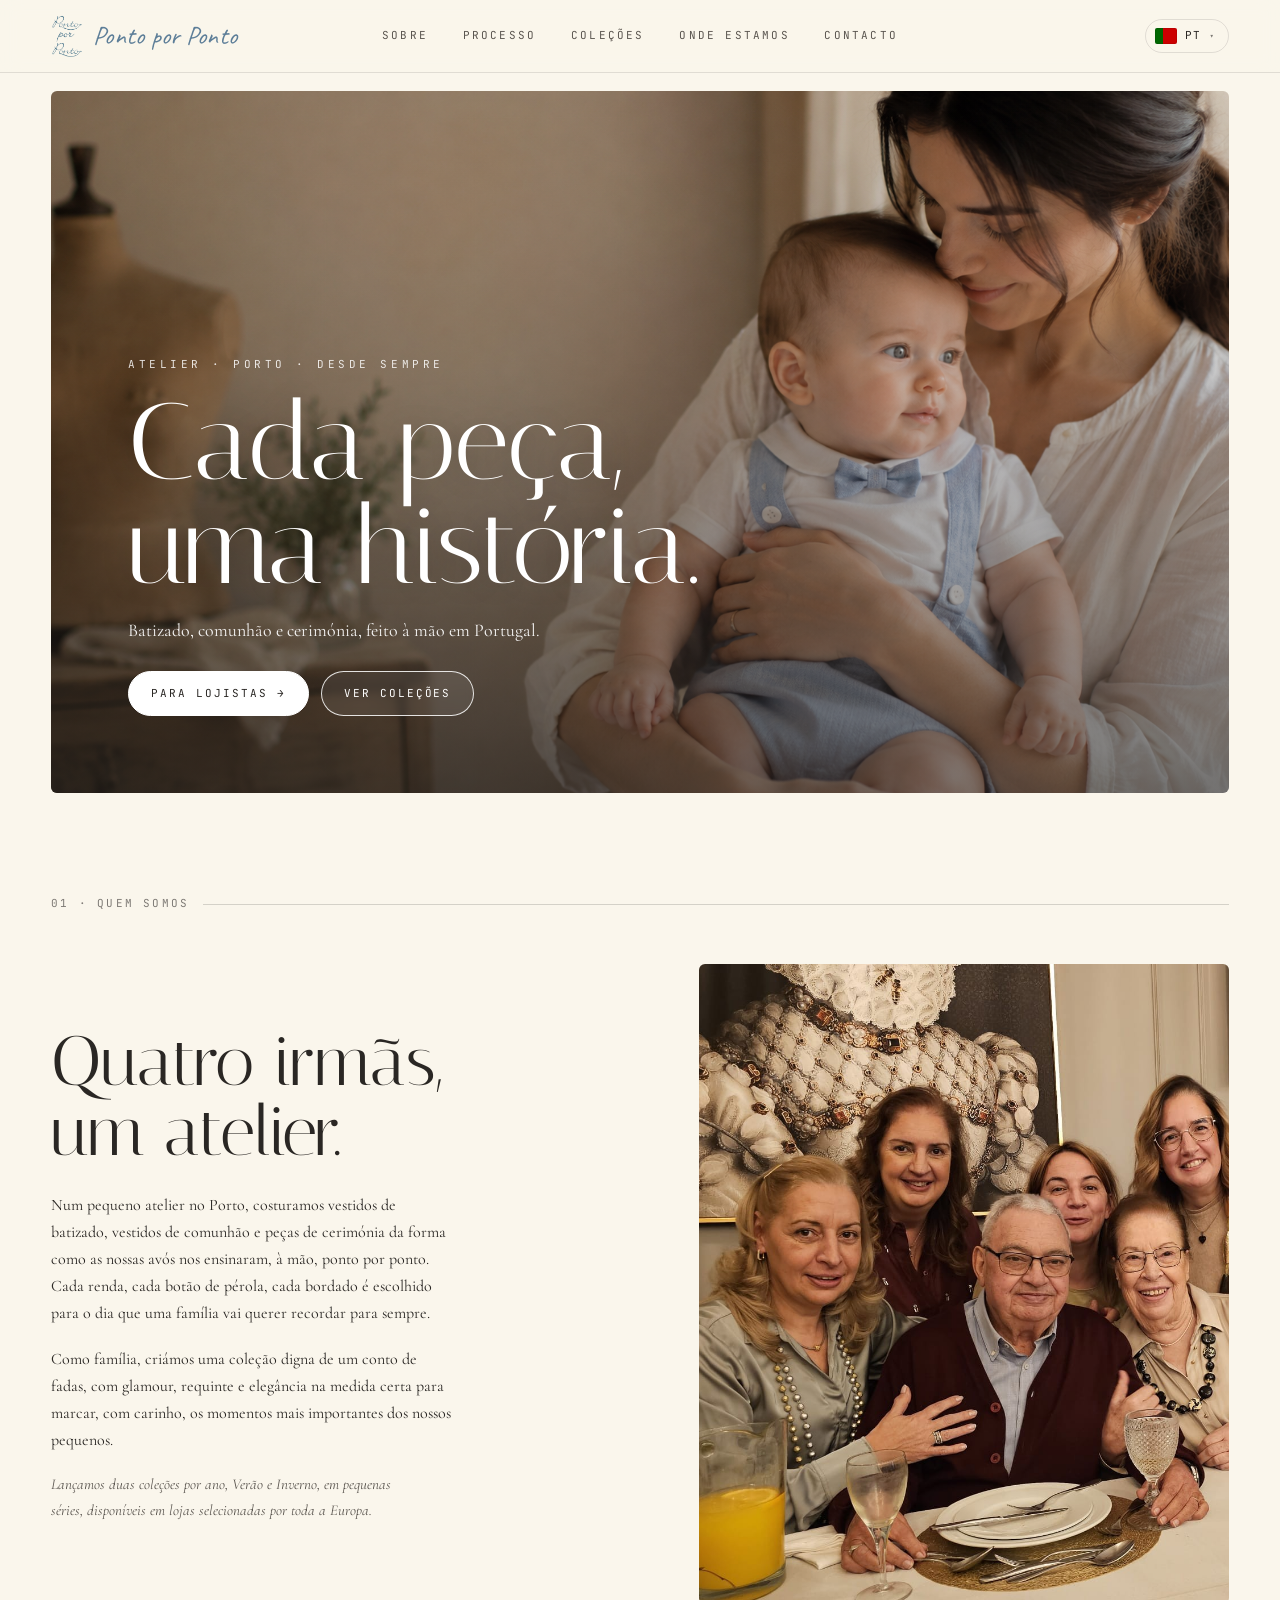
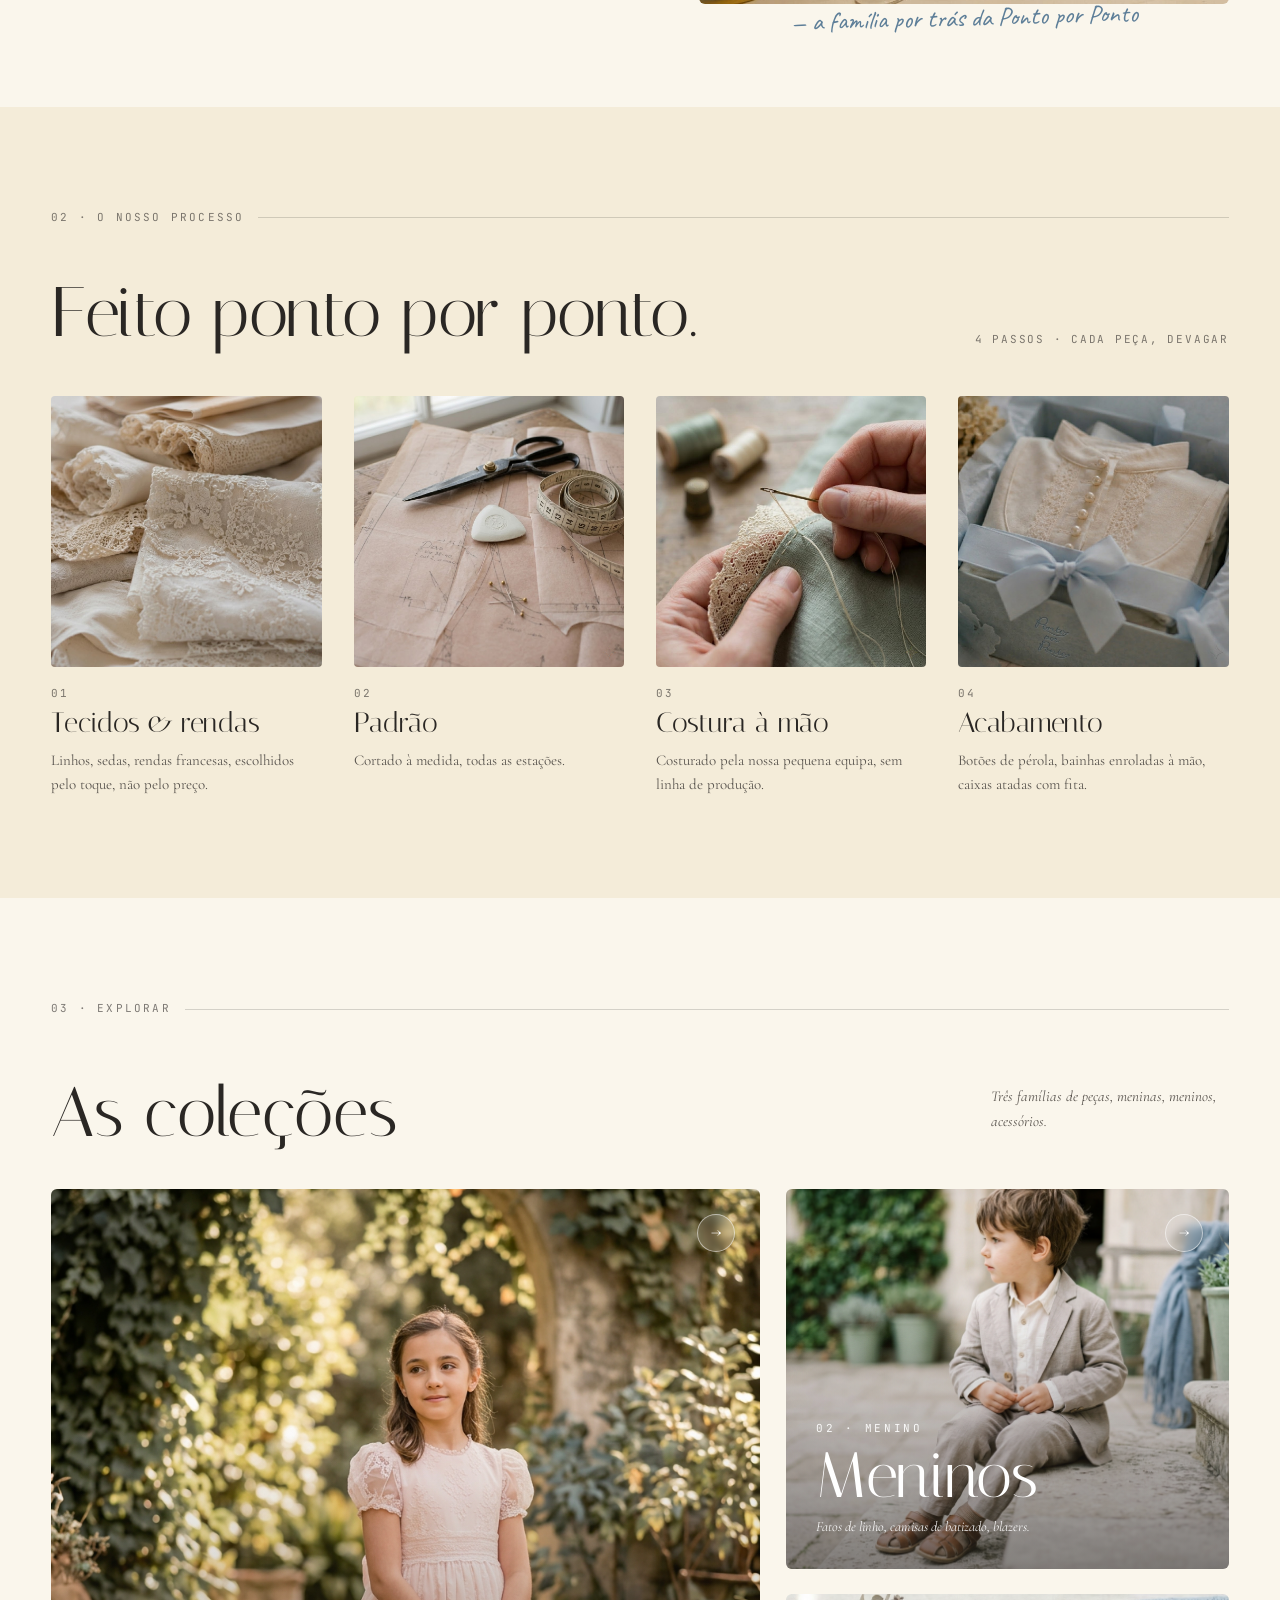
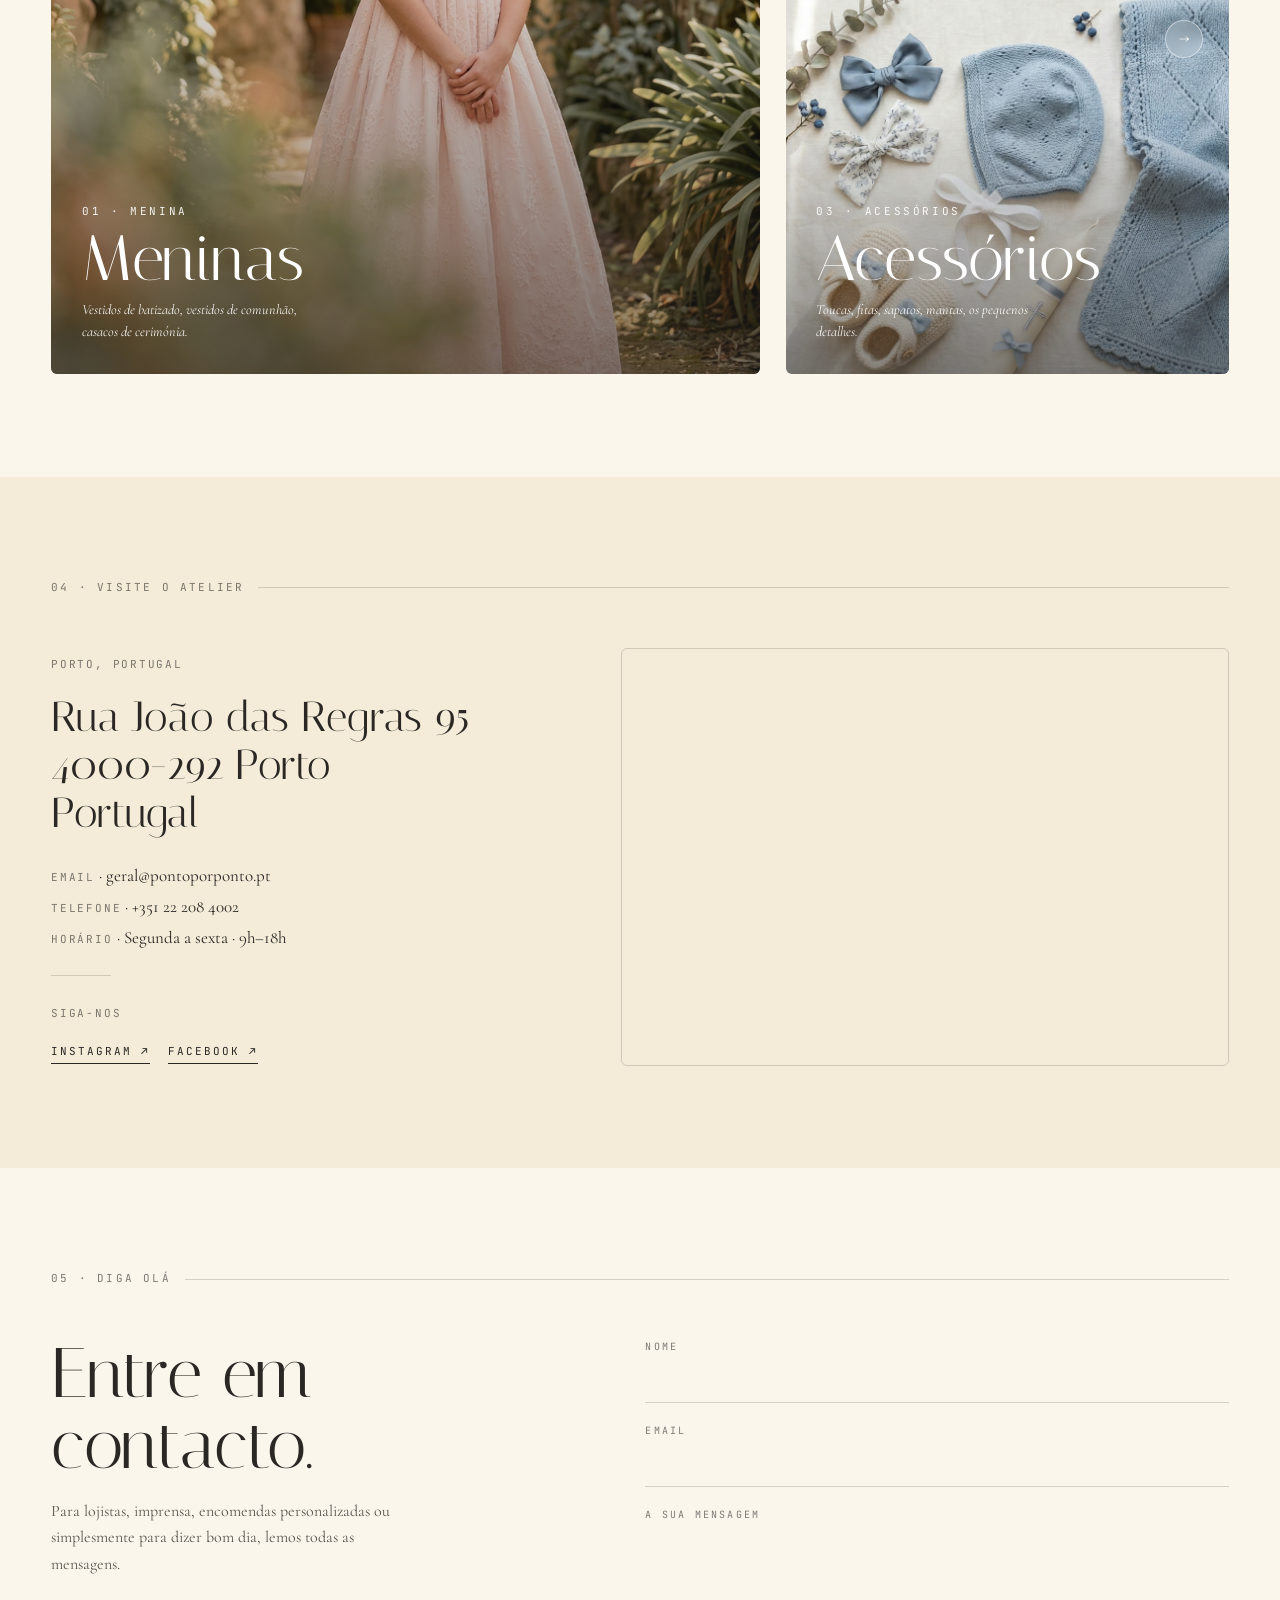
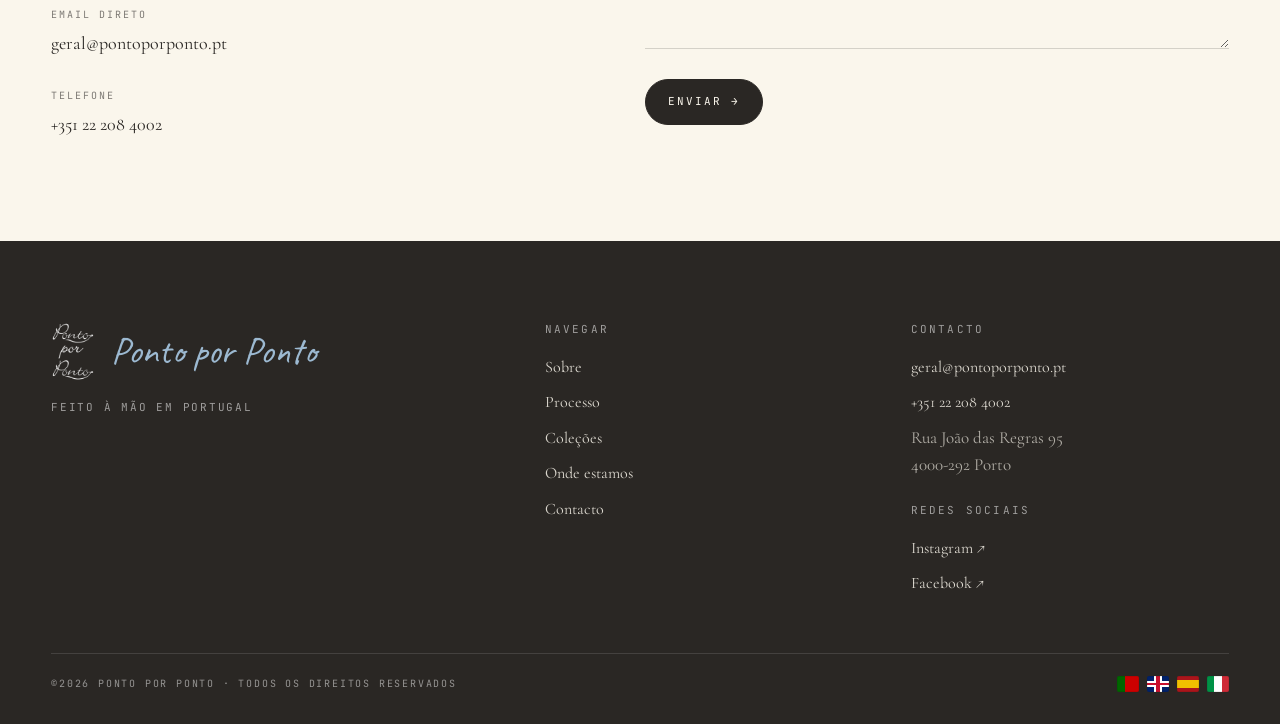
==== commit 87489528: "[CHORE] Update Facebook profile URL Replace generic Facebook search URL with the direct profile URL " ====
--- a/index.html
+++ b/index.html
@@ -195,7 +195,7 @@
             <span class="tag" data-i18n="stk.socials">Siga-nos</span>
             <div class="socials">
               <a href="https://www.instagram.com/pontoporpontolda/" target="_blank" rel="noopener">Instagram ↗</a>
-              <a href="https://www.facebook.com/search/top/?q=ponto%20por%20ponto" target="_blank" rel="noopener">Facebook ↗</a>
+              <a href="https://www.facebook.com/profile.php?id=100057819002951" target="_blank" rel="noopener">Facebook ↗</a>
             </div>
           </div>
           <div class="stockists-map">
@@ -290,7 +290,7 @@
         <h4 style="margin-top:24px;" data-i18n="ftr.social">Redes sociais</h4>
         <ul>
           <li><a href="https://www.instagram.com/pontoporpontolda/" target="_blank" rel="noopener">Instagram ↗</a></li>
-          <li><a href="https://www.facebook.com/search/top/?q=ponto%20por%20ponto" target="_blank" rel="noopener">Facebook ↗</a></li>
+          <li><a href="https://www.facebook.com/profile.php?id=100057819002951" target="_blank" rel="noopener">Facebook ↗</a></li>
         </ul>
       </div>
     </div>
--- a/styles.css
+++ b/styles.css
@@ -128,6 +128,13 @@
   border-bottom: 1px solid var(--faint);
 }
 
+.nav-right {
+  display: flex;
+  align-items: center;
+  gap: 10px;
+  flex-shrink: 0;
+}
+
 /* On desktop, float nav-links up into the nav bar */
 @media (min-width: 881px) {
   .nav-links {
@@ -741,7 +748,9 @@
   .nav-links {
     position: fixed;
     inset: 64px 0 0 0;
-    background: #faf6ec;
+    background: rgba(250, 246, 236, 0.85);
+    -webkit-backdrop-filter: blur(10px);
+    backdrop-filter: blur(10px);
     padding: 28px var(--pad-x);
     flex-direction: column;
     align-items: flex-start;
